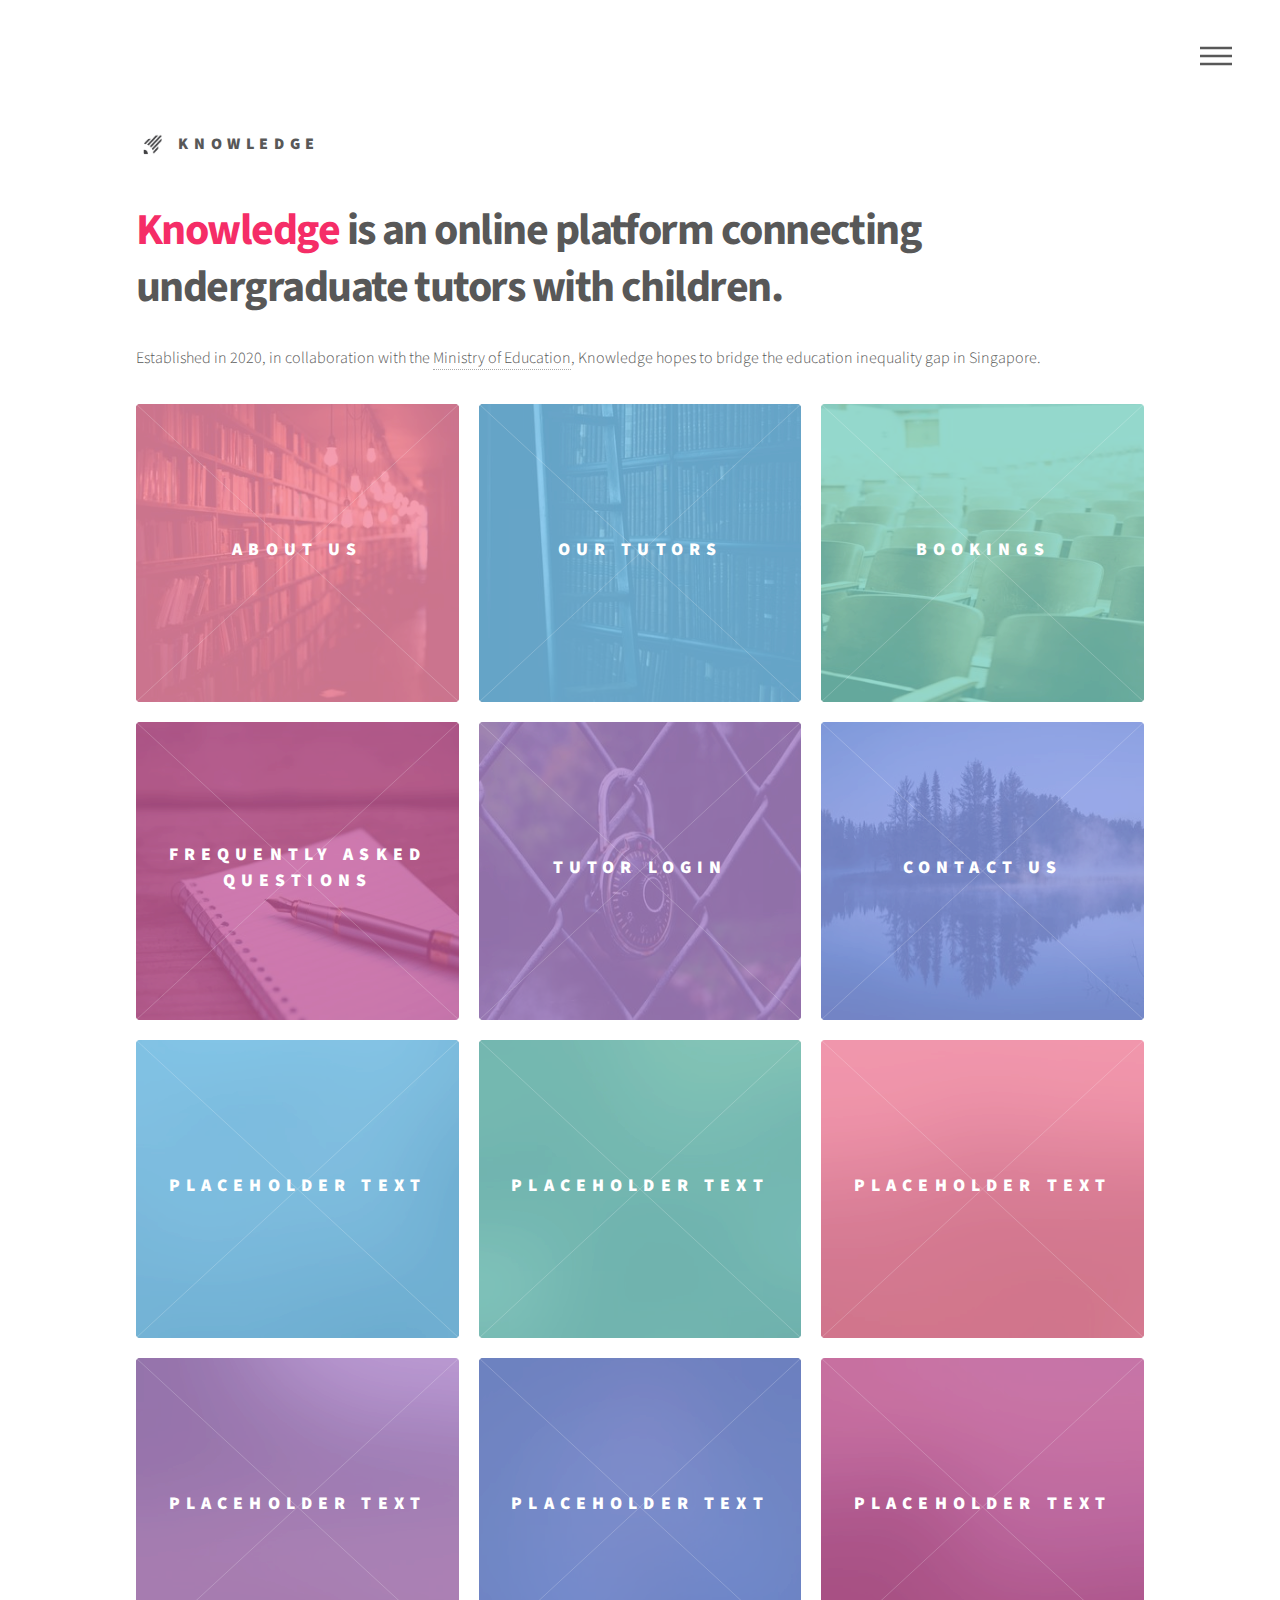
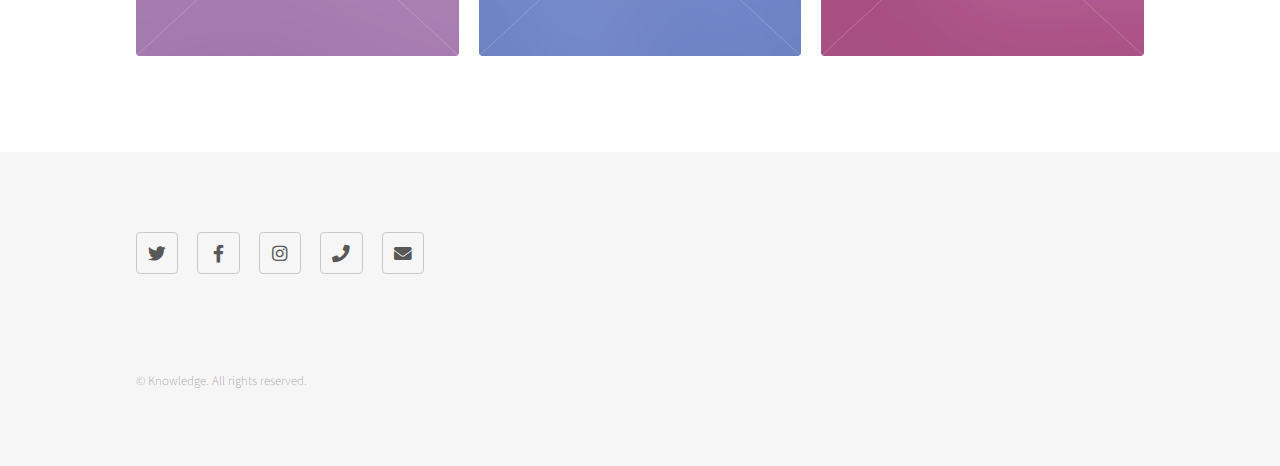
==== index.html @ 6f69b443 "Update index.html" ====
<!DOCTYPE HTML>
<html>
	<head>
		<title>Knowledge</title>
		<meta charset="utf-8" />
		<meta name="viewport" content="width=device-width, initial-scale=1, user-scalable=no" />
		<link rel="stylesheet" href="assets/css/main.css" />
		<noscript><link rel="stylesheet" href="assets/css/noscript.css" /></noscript>
	</head>
	<body class="is-preload">
		<!-- Wrapper -->
			<div id="wrapper">

				<!-- Header -->
					<header id="header">
						<div class="inner">

							<!-- Logo -->
								<a href="index.html" class="logo">
									<span class="symbol"><img src="images/logo.jpg" alt="" /></span><span class="title">Knowledge</span>
								</a>

							<!-- Nav -->
								<nav>
									<ul>
										<li><a href="#menu">Menu</a></li>
									</ul>
								</nav>

						</div>
					</header>

				<!-- Menu -->
					<nav id="menu">
						<h2>Menu</h2>
						<ul>
							<li><a href="index.html">Home</a></li>
							<li><a href="generic.html">About</a></li>
							<li><a href="generic3.html">Our Tutors</a></li>
							<li><a href="https://bit.ly/tutorbookingform">Bookings</a></li>
							<li><a href="FAQ.html">Frequently Asked Questions</a></li>
							<li><a href="https://www.bit.ly/NM1101E">Tutor Login</a></li>
							<li><a href="https://bit.ly/NM1101">Contact Us</a></li>
						</ul>
					</nav>

				<!-- Main -->
					<div id="main">
						<div class="inner">
							<header>
								<h1><font color=#F52D67>Knowledge</font color> is an online platform connecting
								undergraduate tutors with children.</h1>
								<p>Established in 2020, in collaboration with the <a href='https://www.moe.gov.sg'>Ministry of Education</a>, Knowledge hopes to bridge the education inequality gap in Singapore. </p>
							</header>
							<section class="tiles">
								<article class="style1">
									<span class="image">
										<img src="images/pic01.jpg" alt="" />
									</span>
									<a href="generic.html">
										<h2>About Us</h2>
										<div class="content">
											<p>Find out about our history and how we started this platform!</p>
										</div>
									</a>
								</article>
								<article class="style2">
									<span class="image">
										<img src="images/pic02.jpg" alt=""/>
									</span>
									<a href="generic3.html">
										<h2>Our Tutors</h2>
										<div class="content">
											<p>Browse through our lists of tutors and the corresponding subjects they teach!</p>
										</div>
									</a>
								</article>
								<article class="style3">
									<span class="image">
										<img src="images/pic03.jpg" alt="" />
									</span>
									<a href="https://bit.ly/tutorbookingform">
										<h2>Bookings</h2>
										<div class="content">
											<p>You can make and modify your bookings on this page!</p>
										</div>
									</a>
								</article>
								<article class="style4">
									<span class="image">
										<img src="images/pic04.jpg" alt="" />
									</span>
									<a href="FAQ.html">
										<h2>Frequently Asked Questions</h2>
										<div class="content">
											<p>We'll try to answer any possible queries you may have!</p>
										</div>
									</a>
								</article>
								<article class="style5">
									<span class="image">
										<img src="images/pic05.jpg" alt="" />
									</span>
									<a href="https://www.bit.ly/NM1101E">
										<h2>Tutor Login</h2>
										<div class="content">
											<p>For our tutors to manage their booking schedule!</p>
										</div>
									</a>
								</article>
								<article class="style6">
									<span class="image">
										<img src="images/pic06.jpg" alt="" />
									</span>
									<a href="https://bit.ly/NM1101">
										<h2>Contact Us</h2>
										<div class="content">
											<p>Can't find what you're looking for? Feel free to contact us!</p>
										</div>
									</a>
								</article>
								<article class="style2">
									<span class="image">
										<img src="images/pic07.jpg" alt="" />
									</span>
									<a href="generic.html">
										<h2>Placeholder Text</h2>
										<div class="content">
											<p>Sed nisl arcu euismod sit amet nisi lorem etiam dolor veroeros et feugiat.</p>
										</div>
									</a>
								</article>
								<article class="style3">
									<span class="image">
										<img src="images/pic08.jpg" alt="" />
									</span>
									<a href="generic.html">
										<h2>Placeholder Text</h2>
										<div class="content">
											<p>Sed nisl arcu euismod sit amet nisi lorem etiam dolor veroeros et feugiat.</p>
										</div>
									</a>
								</article>
								<article class="style1">
									<span class="image">
										<img src="images/pic09.jpg" alt="" />
									</span>
									<a href="generic.html">
										<h2>Placeholder Text</h2>
										<div class="content">
											<p>Sed nisl arcu euismod sit amet nisi lorem etiam dolor veroeros et feugiat.</p>
										</div>
									</a>
								</article>
								<article class="style5">
									<span class="image">
										<img src="images/pic10.jpg" alt="" />
									</span>
									<a href="generic.html">
										<h2>Placeholder Text</h2>
										<div class="content">
											<p>Sed nisl arcu euismod sit amet nisi lorem etiam dolor veroeros et feugiat.</p>
										</div>
									</a>
								</article>
								<article class="style6">
									<span class="image">
										<img src="images/pic11.jpg" alt="" />
									</span>
									<a href="generic.html">
										<h2>Placeholder Text</h2>
										<div class="content">
											<p>Sed nisl arcu euismod sit amet nisi lorem etiam dolor veroeros et feugiat.</p>
										</div>
									</a>
								</article>
								<article class="style4">
									<span class="image">
										<img src="images/pic12.jpg" alt="" />
									</span>
									<a href="generic.html">
										<h2>Placeholder Text</h2>
										<div class="content">
											<p>Sed nisl arcu euismod sit amet nisi lorem etiam dolor veroeros et feugiat.</p>
										</div>
									</a>
								</article>
							</section>
						</div>
					</div>

				<!-- Footer -->
					<footer id="footer">
						<div class="inner">
								<ul class="icons">
									<li><a href="#" class="icon brands style2 fa-twitter"><span class="label">Twitter</span></a></li>
									<li><a href="#" class="icon brands style2 fa-facebook-f"><span class="label">Facebook</span></a></li>
									<li><a href="#" class="icon brands style2 fa-instagram"><span class="label">Instagram</span></a></li>
									<li><a href="#" class="icon solid style2 fa-phone"><span class="label">Phone</span></a></li>
									<li><a href="#" class="icon solid style2 fa-envelope"><span class="label">Email</span></a></li>		
							</ul>
							
							</section>
							<ul class="copyright">
								<li>&copy; Knowledge. All rights reserved.</li><li></a></li>
							</ul>
						</div>
					</footer>

			</div>

		<!-- Scripts -->
			<script src="assets/js/jquery.min.js"></script>
			<script src="assets/js/browser.min.js"></script>
			<script src="assets/js/breakpoints.min.js"></script>
			<script src="assets/js/util.js"></script>
			<script src="assets/js/main.js"></script>

	</body>
</html>
---- assets/css/main.css ----
@import url(fontawesome-all.min.css);
@import url("https://fonts.googleapis.com/css?family=Source+Sans+Pro:300,700,900");

/*
*/

html, body, div, span, applet, object,
iframe, h1, h2, h3, h4, h5, h6, p, blockquote,
pre, a, abbr, acronym, address, big, cite,
code, del, dfn, em, img, ins, kbd, q, s, samp,
small, strike, strong, sub, sup, tt, var, b,
u, i, center, dl, dt, dd, ol, ul, li, fieldset,
form, label, legend, table, caption, tbody,
tfoot, thead, tr, th, td, article, aside,
canvas, details, embed, figure, figcaption,
footer, header, hgroup, menu, nav, output, ruby,
section, summary, time, mark, audio, video {
	margin: 0;
	padding: 0;
	border: 0;
	font-size: 100%;
	font: inherit;
	vertical-align: baseline;}

article, aside, details, figcaption, figure,
footer, header, hgroup, menu, nav, section {
	display: block;}

body {
	line-height: 1;
}

ol, ul {
	list-style: none;
}

blockquote, q {
	quotes: none;
}

	blockquote:before, blockquote:after, q:before, q:after {
		content: '';
		content: none;
	}

table {
	border-collapse: collapse;
	border-spacing: 0;
}

body {
	-webkit-text-size-adjust: none;
}

mark {
	background-color: transparent;
	color: inherit;
}

input::-moz-focus-inner {
	border: 0;
	padding: 0;
}

input, select, textarea {
	-moz-appearance: none;
	-webkit-appearance: none;
	-ms-appearance: none;
	appearance: none;
}

/* Basic */

	@-ms-viewport {
		width: device-width;
	}

	body {
		-ms-overflow-style: scrollbar;
	}

	@media screen and (max-width: 480px) {

		html, body {
			min-width: 320px;
		}

	}

	html {
		box-sizing: border-box;
	}

	*, *:before, *:after {
		box-sizing: inherit;
	}

	body {
		background: #ffffff;
	}

		body.is-preload *, body.is-preload *:before, body.is-preload *:after {
			-moz-animation: none !important;
			-webkit-animation: none !important;
			-ms-animation: none !important;
			animation: none !important;
			-moz-transition: none !important;
			-webkit-transition: none !important;
			-ms-transition: none !important;
			transition: none !important;
		}

/* Type */

	body, input, select, textarea {
		color: #585858;
		font-family: "Source Sans Pro", Helvetica, sans-serif;
		font-size: 16pt;
		font-weight: 300;
		line-height: 1.75;
	}

		@media screen and (max-width: 1680px) {

			body, input, select, textarea {
				font-size: 14pt;
			}

		}

		@media screen and (max-width: 1280px) {

			body, input, select, textarea {
				font-size: 12pt;
			}

		}

	a {
		-moz-transition: border-bottom-color 0.2s ease, color 0.2s ease;
		-webkit-transition: border-bottom-color 0.2s ease, color 0.2s ease;
		-ms-transition: border-bottom-color 0.2s ease, color 0.2s ease;
		transition: border-bottom-color 0.2s ease, color 0.2s ease;
		text-decoration: none;
		color: #585858;
		border-bottom: dotted 1px rgba(88, 88, 88, 0.5);
	}

		a:hover {
			border-bottom-color: transparent;
			color: #f2849e !important;
		}

	strong, b {
		font-weight: 900;
	}

	em, i {
		font-style: italic;
	}

	p {
		margin: 0 0 2em 0;
	}

	h1 {
		font-size: 2.75em;
		font-weight: 700;
		line-height: 1.3;
		margin: 0 0 1em 0;
		letter-spacing: -0.035em;
	}

		h1 a {
			color: inherit;
		}

		@media screen and (max-width: 736px) {

			h1 {
				font-size: 2em;
				margin: 0 0 1em 0;
			}

		}

		@media screen and (max-width: 360px) {

			h1 {
				font-size: 1.75em;
			}

		}

	h2, h3, h4, h5, h6 {
		font-weight: 900;
		line-height: 1.5;
		margin: 0 0 2em 0;
		text-transform: uppercase;
		letter-spacing: 0.35em;
	}

		h2 a, h3 a, h4 a, h5 a, h6 a {
			color: inherit;
		}

	h2 {
		font-size: 1.1em;
	}

	h3 {
		font-size: 1em;
	}

	h4 {
		font-size: 0.8em;
	}

	h5 {
		font-size: 0.8em;
	}

	h6 {
		font-size: 0.8em;
	}

	@media screen and (max-width: 980px) {

		h1 br, h2 br, h3 br, h4 br, h5 br, h6 br {
			display: none;
		}

	}

	@media screen and (max-width: 736px) {

		h2 {
			font-size: 1em;
		}

		h3 {
			font-size: 0.8em;
		}

	}

	sub {
		font-size: 0.8em;
		position: relative;
		top: 0.5em;
	}

	sup {
		font-size: 0.8em;
		position: relative;
		top: -0.5em;
	}

	blockquote {
		border-left: solid 4px #c9c9c9;
		font-style: italic;
		margin: 0 0 2em 0;
		padding: 0.5em 0 0.5em 2em;
	}

	code {
		background: rgba(144, 144, 144, 0.075);
		border-radius: 4px;
		border: solid 1px #c9c9c9;
		font-family: "Courier New", monospace;
		font-size: 0.9em;
		margin: 0 0.25em;
		padding: 0.25em 0.65em;
	}

	pre {
		-webkit-overflow-scrolling: touch;
		font-family: "Courier New", monospace;
		font-size: 0.9em;
		margin: 0 0 2em 0;
	}

		pre code {
			display: block;
			line-height: 1.75;
			padding: 1em 1.5em;
			overflow-x: auto;
		}

	hr {
		border: 0;
		border-bottom: solid 1px #c9c9c9;
		margin: 2em 0;
	}

		hr.major {
			margin: 3em 0;
		}

	.align-left {
		text-align: left;
	}

	.align-center {
		text-align: center;
	}

	.align-right {
		text-align: right;
	}

/* Row */

	.row {
		display: flex;
		flex-wrap: wrap;
		box-sizing: border-box;
		align-items: stretch;
	}

		.row > * {
			box-sizing: border-box;
		}

		.row.gtr-uniform > * > :last-child {
			margin-bottom: 0;
		}

		.row.aln-left {
			justify-content: flex-start;
		}

		.row.aln-center {
			justify-content: center;
		}

		.row.aln-right {
			justify-content: flex-end;
		}

		.row.aln-top {
			align-items: flex-start;
		}

		.row.aln-middle {
			align-items: center;
		}

		.row.aln-bottom {
			align-items: flex-end;
		}

		.row > .imp {
			order: -1;
		}

		.row > .col-1 {
			width: 8.33333%;
		}

		.row > .off-1 {
			margin-left: 8.33333%;
		}

		.row > .col-2 {
			width: 16.66667%;
		}

		.row > .off-2 {
			margin-left: 16.66667%;
		}

		.row > .col-3 {
			width: 25%;
		}

		.row > .off-3 {
			margin-left: 25%;
		}

		.row > .col-4 {
			width: 33.33333%;
		}

		.row > .off-4 {
			margin-left: 33.33333%;
		}

		.row > .col-5 {
			width: 41.66667%;
		}

		.row > .off-5 {
			margin-left: 41.66667%;
		}

		.row > .col-6 {
			width: 50%;
		}

		.row > .off-6 {
			margin-left: 50%;
		}

		.row > .col-7 {
			width: 58.33333%;
		}

		.row > .off-7 {
			margin-left: 58.33333%;
		}

		.row > .col-8 {
			width: 66.66667%;
		}

		.row > .off-8 {
			margin-left: 66.66667%;
		}

		.row > .col-9 {
			width: 75%;
		}

		.row > .off-9 {
			margin-left: 75%;
		}

		.row > .col-10 {
			width: 83.33333%;
		}

		.row > .off-10 {
			margin-left: 83.33333%;
		}

		.row > .col-11 {
			width: 91.66667%;
		}

		.row > .off-11 {
			margin-left: 91.66667%;
		}

		.row > .col-12 {
			width: 100%;
		}

		.row > .off-12 {
			margin-left: 100%;
		}

		.row.gtr-0 {
			margin-top: 0;
			margin-left: 0em;
		}

			.row.gtr-0 > * {
				padding: 0 0 0 0em;
			}

			.row.gtr-0.gtr-uniform {
				margin-top: 0em;
			}

				.row.gtr-0.gtr-uniform > * {
					padding-top: 0em;
				}

		.row.gtr-25 {
			margin-top: 0;
			margin-left: -0.5em;
		}

			.row.gtr-25 > * {
				padding: 0 0 0 0.5em;
			}

			.row.gtr-25.gtr-uniform {
				margin-top: -0.5em;
			}

				.row.gtr-25.gtr-uniform > * {
					padding-top: 0.5em;
				}

		.row.gtr-50 {
			margin-top: 0;
			margin-left: -1em;
		}

			.row.gtr-50 > * {
				padding: 0 0 0 1em;
			}

			.row.gtr-50.gtr-uniform {
				margin-top: -1em;
			}

				.row.gtr-50.gtr-uniform > * {
					padding-top: 1em;
				}

		.row {
			margin-top: 0;
			margin-left: -2em;
		}

			.row > * {
				padding: 0 0 0 2em;
			}

			.row.gtr-uniform {
				margin-top: -2em;
			}

				.row.gtr-uniform > * {
					padding-top: 2em;
				}

		.row.gtr-150 {
			margin-top: 0;
			margin-left: -3em;
		}

			.row.gtr-150 > * {
				padding: 0 0 0 3em;
			}

			.row.gtr-150.gtr-uniform {
				margin-top: -3em;
			}

				.row.gtr-150.gtr-uniform > * {
					padding-top: 3em;
				}

		.row.gtr-200 {
			margin-top: 0;
			margin-left: -4em;
		}

			.row.gtr-200 > * {
				padding: 0 0 0 4em;
			}

			.row.gtr-200.gtr-uniform {
				margin-top: -4em;
			}

				.row.gtr-200.gtr-uniform > * {
					padding-top: 4em;
				}

		@media screen and (max-width: 1680px) {

			.row {
				display: flex;
				flex-wrap: wrap;
				box-sizing: border-box;
				align-items: stretch;
			}

				.row > * {
					box-sizing: border-box;
				}

				.row.gtr-uniform > * > :last-child {
					margin-bottom: 0;
				}

				.row.aln-left {
					justify-content: flex-start;
				}

				.row.aln-center {
					justify-content: center;
				}

				.row.aln-right {
					justify-content: flex-end;
				}

				.row.aln-top {
					align-items: flex-start;
				}

				.row.aln-middle {
					align-items: center;
				}

				.row.aln-bottom {
					align-items: flex-end;
				}

				.row > .imp-xlarge {
					order: -1;
				}

				.row > .col-1-xlarge {
					width: 8.33333%;
				}

				.row > .off-1-xlarge {
					margin-left: 8.33333%;
				}

				.row > .col-2-xlarge {
					width: 16.66667%;
				}

				.row > .off-2-xlarge {
					margin-left: 16.66667%;
				}

				.row > .col-3-xlarge {
					width: 25%;
				}

				.row > .off-3-xlarge {
					margin-left: 25%;
				}

				.row > .col-4-xlarge {
					width: 33.33333%;
				}

				.row > .off-4-xlarge {
					margin-left: 33.33333%;
				}

				.row > .col-5-xlarge {
					width: 41.66667%;
				}

				.row > .off-5-xlarge {
					margin-left: 41.66667%;
				}

				.row > .col-6-xlarge {
					width: 50%;
				}

				.row > .off-6-xlarge {
					margin-left: 50%;
				}

				.row > .col-7-xlarge {
					width: 58.33333%;
				}

				.row > .off-7-xlarge {
					margin-left: 58.33333%;
				}

				.row > .col-8-xlarge {
					width: 66.66667%;
				}

				.row > .off-8-xlarge {
					margin-left: 66.66667%;
				}

				.row > .col-9-xlarge {
					width: 75%;
				}

				.row > .off-9-xlarge {
					margin-left: 75%;
				}

				.row > .col-10-xlarge {
					width: 83.33333%;
				}

				.row > .off-10-xlarge {
					margin-left: 83.33333%;
				}

				.row > .col-11-xlarge {
					width: 91.66667%;
				}

				.row > .off-11-xlarge {
					margin-left: 91.66667%;
				}

				.row > .col-12-xlarge {
					width: 100%;
				}

				.row > .off-12-xlarge {
					margin-left: 100%;
				}

				.row.gtr-0 {
					margin-top: 0;
					margin-left: 0em;
				}

					.row.gtr-0 > * {
						padding: 0 0 0 0em;
					}

					.row.gtr-0.gtr-uniform {
						margin-top: 0em;
					}

						.row.gtr-0.gtr-uniform > * {
							padding-top: 0em;
						}

				.row.gtr-25 {
					margin-top: 0;
					margin-left: -0.5em;
				}

					.row.gtr-25 > * {
						padding: 0 0 0 0.5em;
					}

					.row.gtr-25.gtr-uniform {
						margin-top: -0.5em;
					}

						.row.gtr-25.gtr-uniform > * {
							padding-top: 0.5em;
						}

				.row.gtr-50 {
					margin-top: 0;
					margin-left: -1em;
				}

					.row.gtr-50 > * {
						padding: 0 0 0 1em;
					}

					.row.gtr-50.gtr-uniform {
						margin-top: -1em;
					}

						.row.gtr-50.gtr-uniform > * {
							padding-top: 1em;
						}

				.row {
					margin-top: 0;
					margin-left: -2em;
				}

					.row > * {
						padding: 0 0 0 2em;
					}

					.row.gtr-uniform {
						margin-top: -2em;
					}

						.row.gtr-uniform > * {
							padding-top: 2em;
						}

				.row.gtr-150 {
					margin-top: 0;
					margin-left: -3em;
				}

					.row.gtr-150 > * {
						padding: 0 0 0 3em;
					}

					.row.gtr-150.gtr-uniform {
						margin-top: -3em;
					}

						.row.gtr-150.gtr-uniform > * {
							padding-top: 3em;
						}

				.row.gtr-200 {
					margin-top: 0;
					margin-left: -4em;
				}

					.row.gtr-200 > * {
						padding: 0 0 0 4em;
					}

					.row.gtr-200.gtr-uniform {
						margin-top: -4em;
					}

						.row.gtr-200.gtr-uniform > * {
							padding-top: 4em;
						}

		}

		@media screen and (max-width: 1280px) {

			.row {
				display: flex;
				flex-wrap: wrap;
				box-sizing: border-box;
				align-items: stretch;
			}

				.row > * {
					box-sizing: border-box;
				}

				.row.gtr-uniform > * > :last-child {
					margin-bottom: 0;
				}

				.row.aln-left {
					justify-content: flex-start;
				}

				.row.aln-center {
					justify-content: center;
				}

				.row.aln-right {
					justify-content: flex-end;
				}

				.row.aln-top {
					align-items: flex-start;
				}

				.row.aln-middle {
					align-items: center;
				}

				.row.aln-bottom {
					align-items: flex-end;
				}

				.row > .imp-large {
					order: -1;
				}

				.row > .col-1-large {
					width: 8.33333%;
				}

				.row > .off-1-large {
					margin-left: 8.33333%;
				}

				.row > .col-2-large {
					width: 16.66667%;
				}

				.row > .off-2-large {
					margin-left: 16.66667%;
				}

				.row > .col-3-large {
					width: 25%;
				}

				.row > .off-3-large {
					margin-left: 25%;
				}

				.row > .col-4-large {
					width: 33.33333%;
				}

				.row > .off-4-large {
					margin-left: 33.33333%;
				}

				.row > .col-5-large {
					width: 41.66667%;
				}

				.row > .off-5-large {
					margin-left: 41.66667%;
				}

				.row > .col-6-large {
					width: 50%;
				}

				.row > .off-6-large {
					margin-left: 50%;
				}

				.row > .col-7-large {
					width: 58.33333%;
				}

				.row > .off-7-large {
					margin-left: 58.33333%;
				}

				.row > .col-8-large {
					width: 66.66667%;
				}

				.row > .off-8-large {
					margin-left: 66.66667%;
				}

				.row > .col-9-large {
					width: 75%;
				}

				.row > .off-9-large {
					margin-left: 75%;
				}

				.row > .col-10-large {
					width: 83.33333%;
				}

				.row > .off-10-large {
					margin-left: 83.33333%;
				}

				.row > .col-11-large {
					width: 91.66667%;
				}

				.row > .off-11-large {
					margin-left: 91.66667%;
				}

				.row > .col-12-large {
					width: 100%;
				}

				.row > .off-12-large {
					margin-left: 100%;
				}

				.row.gtr-0 {
					margin-top: 0;
					margin-left: 0em;
				}

					.row.gtr-0 > * {
						padding: 0 0 0 0em;
					}

					.row.gtr-0.gtr-uniform {
						margin-top: 0em;
					}

						.row.gtr-0.gtr-uniform > * {
							padding-top: 0em;
						}

				.row.gtr-25 {
					margin-top: 0;
					margin-left: -0.5em;
				}

					.row.gtr-25 > * {
						padding: 0 0 0 0.5em;
					}

					.row.gtr-25.gtr-uniform {
						margin-top: -0.5em;
					}

						.row.gtr-25.gtr-uniform > * {
							padding-top: 0.5em;
						}

				.row.gtr-50 {
					margin-top: 0;
					margin-left: -1em;
				}

					.row.gtr-50 > * {
						padding: 0 0 0 1em;
					}

					.row.gtr-50.gtr-uniform {
						margin-top: -1em;
					}

						.row.gtr-50.gtr-uniform > * {
							padding-top: 1em;
						}

				.row {
					margin-top: 0;
					margin-left: -2em;
				}

					.row > * {
						padding: 0 0 0 2em;
					}

					.row.gtr-uniform {
						margin-top: -2em;
					}

						.row.gtr-uniform > * {
							padding-top: 2em;
						}

				.row.gtr-150 {
					margin-top: 0;
					margin-left: -3em;
				}

					.row.gtr-150 > * {
						padding: 0 0 0 3em;
					}

					.row.gtr-150.gtr-uniform {
						margin-top: -3em;
					}

						.row.gtr-150.gtr-uniform > * {
							padding-top: 3em;
						}

				.row.gtr-200 {
					margin-top: 0;
					margin-left: -4em;
				}

					.row.gtr-200 > * {
						padding: 0 0 0 4em;
					}

					.row.gtr-200.gtr-uniform {
						margin-top: -4em;
					}

						.row.gtr-200.gtr-uniform > * {
							padding-top: 4em;
						}

		}

		@media screen and (max-width: 980px) {

			.row {
				display: flex;
				flex-wrap: wrap;
				box-sizing: border-box;
				align-items: stretch;
			}

				.row > * {
					box-sizing: border-box;
				}

				.row.gtr-uniform > * > :last-child {
					margin-bottom: 0;
				}

				.row.aln-left {
					justify-content: flex-start;
				}

				.row.aln-center {
					justify-content: center;
				}

				.row.aln-right {
					justify-content: flex-end;
				}

				.row.aln-top {
					align-items: flex-start;
				}

				.row.aln-middle {
					align-items: center;
				}

				.row.aln-bottom {
					align-items: flex-end;
				}

				.row > .imp-medium {
					order: -1;
				}

				.row > .col-1-medium {
					width: 8.33333%;
				}

				.row > .off-1-medium {
					margin-left: 8.33333%;
				}

				.row > .col-2-medium {
					width: 16.66667%;
				}

				.row > .off-2-medium {
					margin-left: 16.66667%;
				}

				.row > .col-3-medium {
					width: 25%;
				}

				.row > .off-3-medium {
					margin-left: 25%;
				}

				.row > .col-4-medium {
					width: 33.33333%;
				}

				.row > .off-4-medium {
					margin-left: 33.33333%;
				}

				.row > .col-5-medium {
					width: 41.66667%;
				}

				.row > .off-5-medium {
					margin-left: 41.66667%;
				}

				.row > .col-6-medium {
					width: 50%;
				}

				.row > .off-6-medium {
					margin-left: 50%;
				}

				.row > .col-7-medium {
					width: 58.33333%;
				}

				.row > .off-7-medium {
					margin-left: 58.33333%;
				}

				.row > .col-8-medium {
					width: 66.66667%;
				}

				.row > .off-8-medium {
					margin-left: 66.66667%;
				}

				.row > .col-9-medium {
					width: 75%;
				}

				.row > .off-9-medium {
					margin-left: 75%;
				}

				.row > .col-10-medium {
					width: 83.33333%;
				}

				.row > .off-10-medium {
					margin-left: 83.33333%;
				}

				.row > .col-11-medium {
					width: 91.66667%;
				}

				.row > .off-11-medium {
					margin-left: 91.66667%;
				}

				.row > .col-12-medium {
					width: 100%;
				}

				.row > .off-12-medium {
					margin-left: 100%;
				}

				.row.gtr-0 {
					margin-top: 0;
					margin-left: 0em;
				}

					.row.gtr-0 > * {
						padding: 0 0 0 0em;
					}

					.row.gtr-0.gtr-uniform {
						margin-top: 0em;
					}

						.row.gtr-0.gtr-uniform > * {
							padding-top: 0em;
						}

				.row.gtr-25 {
					margin-top: 0;
					margin-left: -0.375em;
				}

					.row.gtr-25 > * {
						padding: 0 0 0 0.375em;
					}

					.row.gtr-25.gtr-uniform {
						margin-top: -0.375em;
					}

						.row.gtr-25.gtr-uniform > * {
							padding-top: 0.375em;
						}

				.row.gtr-50 {
					margin-top: 0;
					margin-left: -0.75em;
				}

					.row.gtr-50 > * {
						padding: 0 0 0 0.75em;
					}

					.row.gtr-50.gtr-uniform {
						margin-top: -0.75em;
					}

						.row.gtr-50.gtr-uniform > * {
							padding-top: 0.75em;
						}

				.row {
					margin-top: 0;
					margin-left: -1.5em;
				}

					.row > * {
						padding: 0 0 0 1.5em;
					}

					.row.gtr-uniform {
						margin-top: -1.5em;
					}

						.row.gtr-uniform > * {
							padding-top: 1.5em;
						}

				.row.gtr-150 {
					margin-top: 0;
					margin-left: -2.25em;
				}

					.row.gtr-150 > * {
						padding: 0 0 0 2.25em;
					}

					.row.gtr-150.gtr-uniform {
						margin-top: -2.25em;
					}

						.row.gtr-150.gtr-uniform > * {
							padding-top: 2.25em;
						}

				.row.gtr-200 {
					margin-top: 0;
					margin-left: -3em;
				}

					.row.gtr-200 > * {
						padding: 0 0 0 3em;
					}

					.row.gtr-200.gtr-uniform {
						margin-top: -3em;
					}

						.row.gtr-200.gtr-uniform > * {
							padding-top: 3em;
						}

		}

		@media screen and (max-width: 736px) {

			.row {
				display: flex;
				flex-wrap: wrap;
				box-sizing: border-box;
				align-items: stretch;
			}

				.row > * {
					box-sizing: border-box;
				}

				.row.gtr-uniform > * > :last-child {
					margin-bottom: 0;
				}

				.row.aln-left {
					justify-content: flex-start;
				}

				.row.aln-center {
					justify-content: center;
				}

				.row.aln-right {
					justify-content: flex-end;
				}

				.row.aln-top {
					align-items: flex-start;
				}

				.row.aln-middle {
					align-items: center;
				}

				.row.aln-bottom {
					align-items: flex-end;
				}

				.row > .imp-small {
					order: -1;
				}

				.row > .col-1-small {
					width: 8.33333%;
				}

				.row > .off-1-small {
					margin-left: 8.33333%;
				}

				.row > .col-2-small {
					width: 16.66667%;
				}

				.row > .off-2-small {
					margin-left: 16.66667%;
				}

				.row > .col-3-small {
					width: 25%;
				}

				.row > .off-3-small {
					margin-left: 25%;
				}

				.row > .col-4-small {
					width: 33.33333%;
				}

				.row > .off-4-small {
					margin-left: 33.33333%;
				}

				.row > .col-5-small {
					width: 41.66667%;
				}

				.row > .off-5-small {
					margin-left: 41.66667%;
				}

				.row > .col-6-small {
					width: 50%;
				}

				.row > .off-6-small {
					margin-left: 50%;
				}

				.row > .col-7-small {
					width: 58.33333%;
				}

				.row > .off-7-small {
					margin-left: 58.33333%;
				}

				.row > .col-8-small {
					width: 66.66667%;
				}

				.row > .off-8-small {
					margin-left: 66.66667%;
				}

				.row > .col-9-small {
					width: 75%;
				}

				.row > .off-9-small {
					margin-left: 75%;
				}

				.row > .col-10-small {
					width: 83.33333%;
				}

				.row > .off-10-small {
					margin-left: 83.33333%;
				}

				.row > .col-11-small {
					width: 91.66667%;
				}

				.row > .off-11-small {
					margin-left: 91.66667%;
				}

				.row > .col-12-small {
					width: 100%;
				}

				.row > .off-12-small {
					margin-left: 100%;
				}

				.row.gtr-0 {
					margin-top: 0;
					margin-left: 0em;
				}

					.row.gtr-0 > * {
						padding: 0 0 0 0em;
					}

					.row.gtr-0.gtr-uniform {
						margin-top: 0em;
					}

						.row.gtr-0.gtr-uniform > * {
							padding-top: 0em;
						}

				.row.gtr-25 {
					margin-top: 0;
					margin-left: -0.25em;
				}

					.row.gtr-25 > * {
						padding: 0 0 0 0.25em;
					}

					.row.gtr-25.gtr-uniform {
						margin-top: -0.25em;
					}

						.row.gtr-25.gtr-uniform > * {
							padding-top: 0.25em;
						}

				.row.gtr-50 {
					margin-top: 0;
					margin-left: -0.5em;
				}

					.row.gtr-50 > * {
						padding: 0 0 0 0.5em;
					}

					.row.gtr-50.gtr-uniform {
						margin-top: -0.5em;
					}

						.row.gtr-50.gtr-uniform > * {
							padding-top: 0.5em;
						}

				.row {
					margin-top: 0;
					margin-left: -1em;
				}

					.row > * {
						padding: 0 0 0 1em;
					}

					.row.gtr-uniform {
						margin-top: -1em;
					}

						.row.gtr-uniform > * {
							padding-top: 1em;
						}

				.row.gtr-150 {
					margin-top: 0;
					margin-left: -1.5em;
				}

					.row.gtr-150 > * {
						padding: 0 0 0 1.5em;
					}

					.row.gtr-150.gtr-uniform {
						margin-top: -1.5em;
					}

						.row.gtr-150.gtr-uniform > * {
							padding-top: 1.5em;
						}

				.row.gtr-200 {
					margin-top: 0;
					margin-left: -2em;
				}

					.row.gtr-200 > * {
						padding: 0 0 0 2em;
					}

					.row.gtr-200.gtr-uniform {
						margin-top: -2em;
					}

						.row.gtr-200.gtr-uniform > * {
							padding-top: 2em;
						}

		}

		@media screen and (max-width: 480px) {

			.row {
				display: flex;
				flex-wrap: wrap;
				box-sizing: border-box;
				align-items: stretch;
			}

				.row > * {
					box-sizing: border-box;
				}

				.row.gtr-uniform > * > :last-child {
					margin-bottom: 0;
				}

				.row.aln-left {
					justify-content: flex-start;
				}

				.row.aln-center {
					justify-content: center;
				}

				.row.aln-right {
					justify-content: flex-end;
				}

				.row.aln-top {
					align-items: flex-start;
				}

				.row.aln-middle {
					align-items: center;
				}

				.row.aln-bottom {
					align-items: flex-end;
				}

				.row > .imp-xsmall {
					order: -1;
				}

				.row > .col-1-xsmall {
					width: 8.33333%;
				}

				.row > .off-1-xsmall {
					margin-left: 8.33333%;
				}

				.row > .col-2-xsmall {
					width: 16.66667%;
				}

				.row > .off-2-xsmall {
					margin-left: 16.66667%;
				}

				.row > .col-3-xsmall {
					width: 25%;
				}

				.row > .off-3-xsmall {
					margin-left: 25%;
				}

				.row > .col-4-xsmall {
					width: 33.33333%;
				}

				.row > .off-4-xsmall {
					margin-left: 33.33333%;
				}

				.row > .col-5-xsmall {
					width: 41.66667%;
				}

				.row > .off-5-xsmall {
					margin-left: 41.66667%;
				}

				.row > .col-6-xsmall {
					width: 50%;
				}

				.row > .off-6-xsmall {
					margin-left: 50%;
				}

				.row > .col-7-xsmall {
					width: 58.33333%;
				}

				.row > .off-7-xsmall {
					margin-left: 58.33333%;
				}

				.row > .col-8-xsmall {
					width: 66.66667%;
				}

				.row > .off-8-xsmall {
					margin-left: 66.66667%;
				}

				.row > .col-9-xsmall {
					width: 75%;
				}

				.row > .off-9-xsmall {
					margin-left: 75%;
				}

				.row > .col-10-xsmall {
					width: 83.33333%;
				}

				.row > .off-10-xsmall {
					margin-left: 83.33333%;
				}

				.row > .col-11-xsmall {
					width: 91.66667%;
				}

				.row > .off-11-xsmall {
					margin-left: 91.66667%;
				}

				.row > .col-12-xsmall {
					width: 100%;
				}

				.row > .off-12-xsmall {
					margin-left: 100%;
				}

				.row.gtr-0 {
					margin-top: 0;
					margin-left: 0em;
				}

					.row.gtr-0 > * {
						padding: 0 0 0 0em;
					}

					.row.gtr-0.gtr-uniform {
						margin-top: 0em;
					}

						.row.gtr-0.gtr-uniform > * {
							padding-top: 0em;
						}

				.row.gtr-25 {
					margin-top: 0;
					margin-left: -0.25em;
				}

					.row.gtr-25 > * {
						padding: 0 0 0 0.25em;
					}

					.row.gtr-25.gtr-uniform {
						margin-top: -0.25em;
					}

						.row.gtr-25.gtr-uniform > * {
							padding-top: 0.25em;
						}

				.row.gtr-50 {
					margin-top: 0;
					margin-left: -0.5em;
				}

					.row.gtr-50 > * {
						padding: 0 0 0 0.5em;
					}

					.row.gtr-50.gtr-uniform {
						margin-top: -0.5em;
					}

						.row.gtr-50.gtr-uniform > * {
							padding-top: 0.5em;
						}

				.row {
					margin-top: 0;
					margin-left: -1em;
				}

					.row > * {
						padding: 0 0 0 1em;
					}

					.row.gtr-uniform {
						margin-top: -1em;
					}

						.row.gtr-uniform > * {
							padding-top: 1em;
						}

				.row.gtr-150 {
					margin-top: 0;
					margin-left: -1.5em;
				}

					.row.gtr-150 > * {
						padding: 0 0 0 1.5em;
					}

					.row.gtr-150.gtr-uniform {
						margin-top: -1.5em;
					}

						.row.gtr-150.gtr-uniform > * {
							padding-top: 1.5em;
						}

				.row.gtr-200 {
					margin-top: 0;
					margin-left: -2em;
				}

					.row.gtr-200 > * {
						padding: 0 0 0 2em;
					}

					.row.gtr-200.gtr-uniform {
						margin-top: -2em;
					}

						.row.gtr-200.gtr-uniform > * {
							padding-top: 2em;
						}

		}

/* Section/Article */

	section.special, article.special {
		text-align: center;
	}

	header p {
		margin-top: -1em;
	}

	@media screen and (max-width: 736px) {

		header p {
			margin-top: 0;
		}

	}

/* Icon */

	.icon {
		text-decoration: none;
		border-bottom: none;
		position: relative;
	}

		.icon:before {
			-moz-osx-font-smoothing: grayscale;
			-webkit-font-smoothing: antialiased;
			display: inline-block;
			font-style: normal;
			font-variant: normal;
			text-rendering: auto;
			line-height: 1;
			text-transform: none !important;
			font-family: 'Font Awesome 5 Free';
			font-weight: 400;
		}

		.icon > .label {
			display: none;
		}

		.icon:before {
			line-height: inherit;
		}

		.icon.solid:before {
			font-weight: 900;
		}

		.icon.brands:before {
			font-family: 'Font Awesome 5 Brands';
		}

		.icon.style2 {
			-moz-transition: background-color 0.2s ease-in-out, color 0.2s ease-in-out, border-color 0.2s ease-in-out;
			-webkit-transition: background-color 0.2s ease-in-out, color 0.2s ease-in-out, border-color 0.2s ease-in-out;
			-ms-transition: background-color 0.2s ease-in-out, color 0.2s ease-in-out, border-color 0.2s ease-in-out;
			transition: background-color 0.2s ease-in-out, color 0.2s ease-in-out, border-color 0.2s ease-in-out;
			background-color: transparent;
			border: solid 1px #c9c9c9;
			border-radius: 4px;
			width: 2.65em;
			height: 2.65em;
			display: inline-block;
			text-align: center;
			line-height: 2.65em;
			color: inherit;
		}

			.icon.style2:before {
				font-size: 1.1em;
			}

			.icon.style2:hover {
				color: #f2849e;
				border-color: #f2849e;
			}

			.icon.style2:active {
				background-color: rgba(242, 132, 158, 0.1);
			}

/* List */

	ol {
		list-style: decimal;
		margin: 0 0 2em 0;
		padding-left: 1.25em;
	}

		ol li {
			padding-left: 0.25em;
		}

	ul {
		list-style: disc;
		margin: 0 0 2em 0;
		padding-left: 1em;
	}

		ul li {
			padding-left: 0.5em;
		}

		ul.alt {
			list-style: none;
			padding-left: 0;
		}

			ul.alt li {
				border-top: solid 1px #c9c9c9;
				padding: 0.5em 0;
			}

				ul.alt li:first-child {
					border-top: 0;
					padding-top: 0;
				}

	dl {
		margin: 0 0 2em 0;
	}

		dl dt {
			display: block;
			font-weight: 900;
			margin: 0 0 1em 0;
		}

		dl dd {
			margin-left: 2em;
		}

/* Actions */

	ul.actions {
		display: -moz-flex;
		display: -webkit-flex;
		display: -ms-flex;
		display: flex;
		cursor: default;
		list-style: none;
		margin-left: -1em;
		padding-left: 0;
	}

		ul.actions li {
			padding: 0 0 0 1em;
			vertical-align: middle;
		}

		ul.actions.special {
			-moz-justify-content: center;
			-webkit-justify-content: center;
			-ms-justify-content: center;
			justify-content: center;
			width: 100%;
			margin-left: 0;
		}

			ul.actions.special li:first-child {
				padding-left: 0;
			}

		ul.actions.stacked {
			-moz-flex-direction: column;
			-webkit-flex-direction: column;
			-ms-flex-direction: column;
			flex-direction: column;
			margin-left: 0;
		}

			ul.actions.stacked li {
				padding: 1.3em 0 0 0;
			}

				ul.actions.stacked li:first-child {
					padding-top: 0;
				}

		ul.actions.fit {
			width: calc(100% + 1em);
		}

			ul.actions.fit li {
				-moz-flex-grow: 1;
				-webkit-flex-grow: 1;
				-ms-flex-grow: 1;
				flex-grow: 1;
				-moz-flex-shrink: 1;
				-webkit-flex-shrink: 1;
				-ms-flex-shrink: 1;
				flex-shrink: 1;
				width: 100%;
			}

				ul.actions.fit li > * {
					width: 100%;
				}

			ul.actions.fit.stacked {
				width: 100%;
			}

		@media screen and (max-width: 480px) {

			ul.actions:not(.fixed) {
				-moz-flex-direction: column;
				-webkit-flex-direction: column;
				-ms-flex-direction: column;
				flex-direction: column;
				margin-left: 0;
				width: 100% !important;
			}

				ul.actions:not(.fixed) li {
					-moz-flex-grow: 1;
					-webkit-flex-grow: 1;
					-ms-flex-grow: 1;
					flex-grow: 1;
					-moz-flex-shrink: 1;
					-webkit-flex-shrink: 1;
					-ms-flex-shrink: 1;
					flex-shrink: 1;
					padding: 1em 0 0 0;
					text-align: center;
					width: 100%;
				}

					ul.actions:not(.fixed) li > * {
						width: 100%;
					}

					ul.actions:not(.fixed) li:first-child {
						padding-top: 0;
					}

					ul.actions:not(.fixed) li input[type="submit"],
					ul.actions:not(.fixed) li input[type="reset"],
					ul.actions:not(.fixed) li input[type="button"],
					ul.actions:not(.fixed) li button,
					ul.actions:not(.fixed) li .button {
						width: 100%;
					}

						ul.actions:not(.fixed) li input[type="submit"].icon:before,
						ul.actions:not(.fixed) li input[type="reset"].icon:before,
						ul.actions:not(.fixed) li input[type="button"].icon:before,
						ul.actions:not(.fixed) li button.icon:before,
						ul.actions:not(.fixed) li .button.icon:before {
							margin-left: -0.5rem;
						}

		}

/* Icons */

	ul.icons {
		cursor: default;
		list-style: none;
		padding-left: 0;
		margin: -1em 0 2em -1em;
	}

		ul.icons li {
			display: inline-block;
			padding: 1em 0 0 1em;
		}

/* Form */

	form {
		margin: 0 0 2em 0;
		overflow-x: hidden;
	}

		form > :last-child {
			margin-bottom: 0;
		}

		form > .fields {
			display: -moz-flex;
			display: -webkit-flex;
			display: -ms-flex;
			display: flex;
			-moz-flex-wrap: wrap;
			-webkit-flex-wrap: wrap;
			-ms-flex-wrap: wrap;
			flex-wrap: wrap;
			width: calc(100% + 3em);
			margin: -1.5em 0 2em -1.5em;
		}

			form > .fields > .field {
				-moz-flex-grow: 0;
				-webkit-flex-grow: 0;
				-ms-flex-grow: 0;
				flex-grow: 0;
				-moz-flex-shrink: 0;
				-webkit-flex-shrink: 0;
				-ms-flex-shrink: 0;
				flex-shrink: 0;
				padding: 1.5em 0 0 1.5em;
				width: calc(100% - 1.5em);
			}

				form > .fields > .field.half {
					width: calc(50% - 0.75em);
				}

				form > .fields > .field.third {
					width: calc(100%/3 - 0.5em);
				}

				form > .fields > .field.quarter {
					width: calc(25% - 0.375em);
				}

		@media screen and (max-width: 480px) {

			form > .fields {
				width: calc(100% + 3em);
				margin: -1.5em 0 2em -1.5em;
			}

				form > .fields > .field {
					padding: 1.5em 0 0 1.5em;
					width: calc(100% - 1.5em);
				}

					form > .fields > .field.half {
						width: calc(100% - 1.5em);
					}

					form > .fields > .field.third {
						width: calc(100% - 1.5em);
					}

					form > .fields > .field.quarter {
						width: calc(100% - 1.5em);
					}

		}

	label {
		display: block;
		font-size: 0.9em;
		font-weight: 900;
		margin: 0 0 1em 0;
	}

	input[type="text"],
	input[type="password"],
	input[type="email"],
	input[type="tel"],
	select,
	textarea {
		-moz-appearance: none;
		-webkit-appearance: none;
		-ms-appearance: none;
		appearance: none;
		background-color: transparent;
		border: none;
		border-radius: 0;
		border-bottom: solid 1px #c9c9c9;
		color: inherit;
		display: block;
		outline: 0;
		padding: 0;
		text-decoration: none;
		width: 100%;
	}

		input[type="text"]:invalid,
		input[type="password"]:invalid,
		input[type="email"]:invalid,
		input[type="tel"]:invalid,
		select:invalid,
		textarea:invalid {
			box-shadow: none;
		}

		input[type="text"]:focus,
		input[type="password"]:focus,
		input[type="email"]:focus,
		input[type="tel"]:focus,
		select:focus,
		textarea:focus {
			border-bottom-color: #f2849e;
			box-shadow: inset 0 -1px 0 0 #f2849e;
		}

	select {
		background-image: url("data:image/svg+xml;charset=utf8,%3Csvg xmlns='http://www.w3.org/2000/svg' width='40' height='40' preserveAspectRatio='none' viewBox='0 0 40 40'%3E%3Cpath d='M9.4,12.3l10.4,10.4l10.4-10.4c0.2-0.2,0.5-0.4,0.9-0.4c0.3,0,0.6,0.1,0.9,0.4l3.3,3.3c0.2,0.2,0.4,0.5,0.4,0.9 c0,0.4-0.1,0.6-0.4,0.9L20.7,31.9c-0.2,0.2-0.5,0.4-0.9,0.4c-0.3,0-0.6-0.1-0.9-0.4L4.3,17.3c-0.2-0.2-0.4-0.5-0.4-0.9 c0-0.4,0.1-0.6,0.4-0.9l3.3-3.3c0.2-0.2,0.5-0.4,0.9-0.4S9.1,12.1,9.4,12.3z' fill='%23c9c9c9' /%3E%3C/svg%3E");
		background-size: 1.25rem;
		background-repeat: no-repeat;
		background-position: calc(100% - 1rem) center;
		height: 3em;
		padding-right: 3em;
		text-overflow: ellipsis;
	}

		select option {
			background: #ffffff;
		}

		select:focus::-ms-value {
			background-color: transparent;
		}

		select::-ms-expand {
			display: none;
		}

	input[type="text"],
	input[type="password"],
	input[type="email"],
	select {
		height: 3em;
	}

	textarea {
		padding: 0;
		min-height: 3.75em;
	}

	input[type="checkbox"],
	input[type="radio"] {
		-moz-appearance: none;
		-webkit-appearance: none;
		-ms-appearance: none;
		appearance: none;
		display: block;
		float: left;
		margin-right: -2em;
		opacity: 0;
		width: 1em;
		z-index: -1;
	}

		input[type="checkbox"] + label,
		input[type="radio"] + label {
			text-decoration: none;
			color: #585858;
			cursor: pointer;
			display: inline-block;
			font-size: 1em;
			font-weight: 300;
			padding-left: 2.55em;
			padding-right: 0.75em;
			position: relative;
		}

			input[type="checkbox"] + label:before,
			input[type="radio"] + label:before {
				-moz-osx-font-smoothing: grayscale;
				-webkit-font-smoothing: antialiased;
				display: inline-block;
				font-style: normal;
				font-variant: normal;
				text-rendering: auto;
				line-height: 1;
				text-transform: none !important;
				font-family: 'Font Awesome 5 Free';
				font-weight: 900;
			}

			input[type="checkbox"] + label:before,
			input[type="radio"] + label:before {
				border-radius: 4px;
				border: solid 1px #c9c9c9;
				content: '';
				display: inline-block;
				font-size: 0.8em;
				height: 2.25em;
				left: 0;
				line-height: 2.25em;
				position: absolute;
				text-align: center;
				top: 0;
				width: 2.25em;
			}

		input[type="checkbox"]:checked + label:before,
		input[type="radio"]:checked + label:before {
			background: #585858;
			border-color: #585858;
			color: #ffffff;
			content: '\f00c';
		}

		input[type="checkbox"]:focus + label:before,
		input[type="radio"]:focus + label:before {
			border-color: #f2849e;
			box-shadow: 0 0 0 1px #f2849e;
		}

	input[type="checkbox"] + label:before {
		border-radius: 4px;
	}

	input[type="radio"] + label:before {
		border-radius: 100%;
	}

/* Box */

	.box {
		border-radius: 4px;
		border: solid 1px #c9c9c9;
		margin-bottom: 2em;
		padding: 1.5em;
	}

		.box > :last-child,
		.box > :last-child > :last-child,
		.box > :last-child > :last-child > :last-child {
			margin-bottom: 0;
		}

		.box.alt {
			border: 0;
			border-radius: 0;
			padding: 0;
		}

/* Image */

	.image {
		border-radius: 4px;
		border: 0;
		display: inline-block;
		position: relative;
	}

		.image img {
			border-radius: 4px;
			display: block;
		}

		.image.left, .image.right {
			max-width: 40%;
		}

			.image.left img, .image.right img {
				width: 100%;
			}

		.image.left {
			float: left;
			padding: 0 1.5em 1em 0;
			top: 0.25em;
		}

		.image.right {
			float: right;
			padding: 0 0 1em 1.5em;
			top: 0.25em;
		}

		.image.fit {
			display: block;
			margin: 0 0 2em 0;
			width: 100%;
		}

			.image.fit img {
				width: 100%;
			}

		.image.main {
			display: block;
			margin: 0 0 3em 0;
			width: 100%;
		}

			.image.main img {
				width: 100%;
			}

			@media screen and (max-width: 736px) {

				.image.main {
					margin: 0 0 2em 0;
				}

			}

/* Table */

	.table-wrapper {
		-webkit-overflow-scrolling: touch;
		overflow-x: auto;
	}

	table {
		margin: 0 0 2em 0;
		width: 100%;
	}

		table tbody tr {
			border: solid 1px #c9c9c9;
			border-left: 0;
			border-right: 0;
		}

			table tbody tr:nth-child(2n + 1) {
				background-color: rgba(144, 144, 144, 0.075);
			}

		table td {
			padding: 0.75em 0.75em;
		}

		table th {
			font-size: 0.9em;
			font-weight: 900;
			padding: 0 0.75em 0.75em 0.75em;
			text-align: left;
		}

		table thead {
			border-bottom: solid 2px #c9c9c9;
		}

		table tfoot {
			border-top: solid 2px #c9c9c9;
		}

		table.alt {
			border-collapse: separate;
		}

			table.alt tbody tr td {
				border: solid 1px #c9c9c9;
				border-left-width: 0;
				border-top-width: 0;
			}

				table.alt tbody tr td:first-child {
					border-left-width: 1px;
				}

			table.alt tbody tr:first-child td {
				border-top-width: 1px;
			}

			table.alt thead {
				border-bottom: 0;
			}

			table.alt tfoot {
				border-top: 0;
			}

/* Button */

	input[type="submit"],
	input[type="reset"],
	input[type="button"],
	button,
	.button {
		-moz-appearance: none;
		-webkit-appearance: none;
		-ms-appearance: none;
		appearance: none;
		-moz-transition: background-color 0.2s ease-in-out, color 0.2s ease-in-out, box-shadow 0.2s ease-in-out;
		-webkit-transition: background-color 0.2s ease-in-out, color 0.2s ease-in-out, box-shadow 0.2s ease-in-out;
		-ms-transition: background-color 0.2s ease-in-out, color 0.2s ease-in-out, box-shadow 0.2s ease-in-out;
		transition: background-color 0.2s ease-in-out, color 0.2s ease-in-out, box-shadow 0.2s ease-in-out;
		background-color: transparent;
		border-radius: 4px;
		border: 0;
		box-shadow: inset 0 0 0 2px #585858;
		color: #585858 !important;
		cursor: pointer;
		display: inline-block;
		font-size: 0.8em;
		font-weight: 900;
		height: 3.5em;
		letter-spacing: 0.35em;
		line-height: 3.45em;
		overflow: hidden;
		padding: 0 1.25em 0 1.6em;
		text-align: center;
		text-decoration: none;
		text-overflow: ellipsis;
		text-transform: uppercase;
		white-space: nowrap;
	}

		input[type="submit"].icon:before,
		input[type="reset"].icon:before,
		input[type="button"].icon:before,
		button.icon:before,
		.button.icon:before {
			margin-right: 0.5em;
		}

		input[type="submit"].fit,
		input[type="reset"].fit,
		input[type="button"].fit,
		button.fit,
		.button.fit {
			width: 100%;
		}

		input[type="submit"]:hover,
		input[type="reset"]:hover,
		input[type="button"]:hover,
		button:hover,
		.button:hover {
			color: #f2849e !important;
			box-shadow: inset 0 0 0 2px #f2849e;
		}

		input[type="submit"]:active,
		input[type="reset"]:active,
		input[type="button"]:active,
		button:active,
		.button:active {
			background-color: rgba(242, 132, 158, 0.1);
		}

		input[type="submit"].small,
		input[type="reset"].small,
		input[type="button"].small,
		button.small,
		.button.small {
			font-size: 0.6em;
		}

		input[type="submit"].large,
		input[type="reset"].large,
		input[type="button"].large,
		button.large,
		.button.large {
			font-size: 1em;
		}

		input[type="submit"].primary,
		input[type="reset"].primary,
		input[type="button"].primary,
		button.primary,
		.button.primary {
			box-shadow: none;
			background-color: #585858;
			color: #ffffff !important;
		}

			input[type="submit"].primary:hover,
			input[type="reset"].primary:hover,
			input[type="button"].primary:hover,
			button.primary:hover,
			.button.primary:hover {
				background-color: #f2849e;
			}

			input[type="submit"].primary:active,
			input[type="reset"].primary:active,
			input[type="button"].primary:active,
			button.primary:active,
			.button.primary:active {
				background-color: #ee5f81;
			}

		input[type="submit"].disabled, input[type="submit"]:disabled,
		input[type="reset"].disabled,
		input[type="reset"]:disabled,
		input[type="button"].disabled,
		input[type="button"]:disabled,
		button.disabled,
		button:disabled,
		.button.disabled,
		.button:disabled {
			pointer-events: none;
			opacity: 0.25;
		}

/* Tiles */

	.tiles {
		display: -moz-flex;
		display: -webkit-flex;
		display: -ms-flex;
		display: flex;
		-moz-flex-wrap: wrap;
		-webkit-flex-wrap: wrap;
		-ms-flex-wrap: wrap;
		flex-wrap: wrap;
		postiion: relative;
		margin: -2.5em 0 0 -2.5em;
	}

		.tiles article {
			-moz-transition: -moz-transform 0.5s ease, opacity 0.5s ease;
			-webkit-transition: -webkit-transform 0.5s ease, opacity 0.5s ease;
			-ms-transition: -ms-transform 0.5s ease, opacity 0.5s ease;
			transition: transform 0.5s ease, opacity 0.5s ease;
			position: relative;
			width: calc(33.33333% - 2.5em);
			margin: 2.5em 0 0 2.5em;
		}

			.tiles article > .image {
				-moz-transition: -moz-transform 0.5s ease;
				-webkit-transition: -webkit-transform 0.5s ease;
				-ms-transition: -ms-transform 0.5s ease;
				transition: transform 0.5s ease;
				position: relative;
				display: block;
				width: 100%;
				border-radius: 4px;
				overflow: hidden;
			}

				.tiles article > .image img {
					display: block;
					width: 100%;
				}

				.tiles article > .image:before {
					pointer-events: none;
					-moz-transition: background-color 0.5s ease, opacity 0.5s ease;
					-webkit-transition: background-color 0.5s ease, opacity 0.5s ease;
					-ms-transition: background-color 0.5s ease, opacity 0.5s ease;
					transition: background-color 0.5s ease, opacity 0.5s ease;
					content: '';
					display: block;
					position: absolute;
					top: 0;
					left: 0;
					width: 100%;
					height: 100%;
					opacity: 1.0;
					z-index: 1;
					opacity: 0.8;
				}

				.tiles article > .image:after {
					pointer-events: none;
					-moz-transition: opacity 0.5s ease;
					-webkit-transition: opacity 0.5s ease;
					-ms-transition: opacity 0.5s ease;
					transition: opacity 0.5s ease;
					content: '';
					display: block;
					position: absolute;
					top: 0;
					left: 0;
					width: 100%;
					height: 100%;
					background-image: url("data:image/svg+xml;charset=utf8,%3Csvg xmlns='http://www.w3.org/2000/svg' width='100' height='100' viewBox='0 0 100 100' preserveAspectRatio='none'%3E%3Cstyle%3Eline %7B stroke-width: 0.25px%3B stroke: %23ffffff%3B %7D%3C/style%3E%3Cline x1='0' y1='0' x2='100' y2='100' /%3E%3Cline x1='100' y1='0' x2='0' y2='100' /%3E%3C/svg%3E");
					background-position: center;
					background-repeat: no-repeat;
					background-size: 100% 100%;
					opacity: 0.25;
					z-index: 2;
				}

			.tiles article > a {
				display: -moz-flex;
				display: -webkit-flex;
				display: -ms-flex;
				display: flex;
				-moz-flex-direction: column;
				-webkit-flex-direction: column;
				-ms-flex-direction: column;
				flex-direction: column;
				-moz-align-items: center;
				-webkit-align-items: center;
				-ms-align-items: center;
				align-items: center;
				-moz-justify-content: center;
				-webkit-justify-content: center;
				-ms-justify-content: center;
				justify-content: center;
				-moz-transition: background-color 0.5s ease, -moz-transform 0.5s ease;
				-webkit-transition: background-color 0.5s ease, -webkit-transform 0.5s ease;
				-ms-transition: background-color 0.5s ease, -ms-transform 0.5s ease;
				transition: background-color 0.5s ease, transform 0.5s ease;
				position: absolute;
				top: 0;
				left: 0;
				width: 100%;
				height: 100%;
				padding: 1em;
				border-radius: 4px;
				border-bottom: 0;
				color: #ffffff;
				text-align: center;
				text-decoration: none;
				z-index: 3;
			}

				.tiles article > a > :last-child {
					margin: 0;
				}

				.tiles article > a:hover {
					color: #ffffff !important;
				}

				.tiles article > a h2 {
					margin: 0;
				}

				.tiles article > a .content {
					-moz-transition: max-height 0.5s ease, opacity 0.5s ease;
					-webkit-transition: max-height 0.5s ease, opacity 0.5s ease;
					-ms-transition: max-height 0.5s ease, opacity 0.5s ease;
					transition: max-height 0.5s ease, opacity 0.5s ease;
					width: 100%;
					max-height: 0;
					line-height: 1.5;
					margin-top: 0.35em;
					opacity: 0;
				}

					.tiles article > a .content > :last-child {
						margin-bottom: 0;
					}

			.tiles article.style1 > .image:before {
				background-color: #f2849e;
			}

			.tiles article.style2 > .image:before {
				background-color: #7ecaf6;
			}

			.tiles article.style3 > .image:before {
				background-color: #7bd0c1;
			}

			.tiles article.style4 > .image:before {
				background-color: #c75b9b;
			}

			.tiles article.style5 > .image:before {
				background-color: #ae85ca;
			}

			.tiles article.style6 > .image:before {
				background-color: #8499e7;
			}

			body:not(.is-touch) .tiles article:hover > .image {
				-moz-transform: scale(1.1);
				-webkit-transform: scale(1.1);
				-ms-transform: scale(1.1);
				transform: scale(1.1);
			}

				body:not(.is-touch) .tiles article:hover > .image:before {
					background-color: #333333;
					opacity: 0.35;
				}

				body:not(.is-touch) .tiles article:hover > .image:after {
					opacity: 0;
				}

			body:not(.is-touch) .tiles article:hover .content {
				max-height: 15em;
				opacity: 1;
			}

		* + .tiles {
			margin-top: 2em;
		}

		body.is-preload .tiles article {
			-moz-transform: scale(0.9);
			-webkit-transform: scale(0.9);
			-ms-transform: scale(0.9);
			transform: scale(0.9);
			opacity: 0;
		}

		body.is-touch .tiles article .content {
			max-height: 15em;
			opacity: 1;
		}

		@media screen and (max-width: 1280px) {

			.tiles {
				margin: -1.25em 0 0 -1.25em;
			}

				.tiles article {
					width: calc(33.33333% - 1.25em);
					margin: 1.25em 0 0 1.25em;
				}

		}

		@media screen and (max-width: 980px) {

			.tiles {
				margin: -2.5em 0 0 -2.5em;
			}

				.tiles article {
					width: calc(50% - 2.5em);
					margin: 2.5em 0 0 2.5em;
				}

		}

		@media screen and (max-width: 736px) {

			.tiles {
				margin: -1.25em 0 0 -1.25em;
			}

				.tiles article {
					width: calc(50% - 1.25em);
					margin: 1.25em 0 0 1.25em;
				}

					.tiles article:hover > .image {
						-moz-transform: scale(1.0);
						-webkit-transform: scale(1.0);
						-ms-transform: scale(1.0);
						transform: scale(1.0);
					}

		}

		@media screen and (max-width: 480px) {

			.tiles {
				margin: 0;
			}

				.tiles article {
					width: 100%;
					margin: 1.25em 0 0 0;
				}

		}

/* Header */

	#header {
		padding: 8em 0 0.1em 0 ;
	}

		#header .logo {
			display: block;
			border-bottom: 0;
			color: inherit;
			font-weight: 900;
			letter-spacing: 0.35em;
			margin: 0 0 2.5em 0;
			text-decoration: none;
			text-transform: uppercase;
			display: inline-block;
		}

			#header .logo > * {
				display: inline-block;
				vertical-align: middle;
			}

			#header .logo .symbol {
				margin-right: 0.65em;
			}

				#header .logo .symbol img {
					display: block;
					width: 2em;
					height: 2em;
				}

		#header nav {
			position: fixed;
			right: 2em;
			top: 2em;
			z-index: 10000;
		}

			#header nav ul {
				display: -moz-flex;
				display: -webkit-flex;
				display: -ms-flex;
				display: flex;
				-moz-align-items: center;
				-webkit-align-items: center;
				-ms-align-items: center;
				align-items: center;
				list-style: none;
				margin: 0;
				padding: 0;
			}

				#header nav ul li {
					display: block;
					padding: 0;
				}

					#header nav ul li a {
						display: block;
						position: relative;
						height: 3em;
						line-height: 3em;
						padding: 0 1.5em;
						background-color: rgba(255, 255, 255, 0.5);
						border-radius: 4px;
						border: 0;
						font-size: 0.8em;
						font-weight: 900;
						letter-spacing: 0.35em;
						text-transform: uppercase;
					}

					#header nav ul li a[href="#menu"] {
						-webkit-tap-highlight-color: transparent;
						width: 4em;
						text-indent: 4em;
						font-size: 1em;
						overflow: hidden;
						padding: 0;
						white-space: nowrap;
					}

						#header nav ul li a[href="#menu"]:before, #header nav ul li a[href="#menu"]:after {
							-moz-transition: opacity 0.2s ease;
							-webkit-transition: opacity 0.2s ease;
							-ms-transition: opacity 0.2s ease;
							transition: opacity 0.2s ease;
							content: '';
							display: block;
							position: absolute;
							top: 0;
							left: 0;
							width: 100%;
							height: 100%;
							background-position: center;
							background-repeat: no-repeat;
							background-size: 2em 2em;
						}

						#header nav ul li a[href="#menu"]:before {
							background-image: url("data:image/svg+xml;charset=utf8,%3Csvg xmlns='http://www.w3.org/2000/svg' width='100' height='100' viewBox='0 0 100 100' preserveAspectRatio='none'%3E%3Cstyle%3Eline %7B stroke-width: 8px%3B stroke: %23f2849e%3B %7D%3C/style%3E%3Cline x1='0' y1='25' x2='100' y2='25' /%3E%3Cline x1='0' y1='50' x2='100' y2='50' /%3E%3Cline x1='0' y1='75' x2='100' y2='75' /%3E%3C/svg%3E");
							opacity: 0;
						}

						#header nav ul li a[href="#menu"]:after {
							background-image: url("data:image/svg+xml;charset=utf8,%3Csvg xmlns='http://www.w3.org/2000/svg' width='100' height='100' viewBox='0 0 100 100' preserveAspectRatio='none'%3E%3Cstyle%3Eline %7B stroke-width: 8px%3B stroke: %23585858%3B %7D%3C/style%3E%3Cline x1='0' y1='25' x2='100' y2='25' /%3E%3Cline x1='0' y1='50' x2='100' y2='50' /%3E%3Cline x1='0' y1='75' x2='100' y2='75' /%3E%3C/svg%3E");
							opacity: 1;
						}

						#header nav ul li a[href="#menu"]:hover:before {
							opacity: 1;
						}

						#header nav ul li a[href="#menu"]:hover:after {
							opacity: 0;
						}

		@media screen and (max-width: 736px) {

			#header {
				padding: 4em 0 0.1em 0 ;
			}

				#header nav {
					right: 0.5em;
					top: 0.5em;
				}

					#header nav ul li a[href="#menu"]:before, #header nav ul li a[href="#menu"]:after {
						background-size: 1.5em 1.5em;
					}

		}

/* Menu */

	#wrapper {
		-moz-transition: opacity 0.45s ease;
		-webkit-transition: opacity 0.45s ease;
		-ms-transition: opacity 0.45s ease;
		transition: opacity 0.45s ease;
		opacity: 1;
	}

	#menu {
		-moz-transform: translateX(22em);
		-webkit-transform: translateX(22em);
		-ms-transform: translateX(22em);
		transform: translateX(22em);
		-moz-transition: -moz-transform 0.45s ease, visibility 0.45s;
		-webkit-transition: -webkit-transform 0.45s ease, visibility 0.45s;
		-ms-transition: -ms-transform 0.45s ease, visibility 0.45s;
		transition: transform 0.45s ease, visibility 0.45s;
		position: fixed;
		top: 0;
		right: 0;
		width: 22em;
		max-width: 80%;
		height: 100%;
		-webkit-overflow-scrolling: touch;
		background: #585858;
		color: #ffffff;
		cursor: default;
		visibility: hidden;
		z-index: 10002;
	}

		#menu > .inner {
			-moz-transition: opacity 0.45s ease;
			-webkit-transition: opacity 0.45s ease;
			-ms-transition: opacity 0.45s ease;
			transition: opacity 0.45s ease;
			-webkit-overflow-scrolling: touch;
			position: absolute;
			top: 0;
			left: 0;
			width: 100%;
			height: 100%;
			padding: 2.75em;
			opacity: 0;
			overflow-y: auto;
		}

			#menu > .inner > ul {
				list-style: none;
				margin: 0 0 1em 0;
				padding: 0;
			}

				#menu > .inner > ul > li {
					padding: 0;
					border-top: solid 1px rgba(255, 255, 255, 0.15);
				}

					#menu > .inner > ul > li a {
						display: block;
						padding: 1em 0;
						line-height: 1.5;
						border: 0;
						color: inherit;
					}

					#menu > .inner > ul > li:first-child {
						border-top: 0;
						margin-top: -1em;
					}

		#menu > .close {
			-moz-transition: opacity 0.45s ease, -moz-transform 0.45s ease;
			-webkit-transition: opacity 0.45s ease, -webkit-transform 0.45s ease;
			-ms-transition: opacity 0.45s ease, -ms-transform 0.45s ease;
			transition: opacity 0.45s ease, transform 0.45s ease;
			-moz-transform: scale(0.25) rotate(180deg);
			-webkit-transform: scale(0.25) rotate(180deg);
			-ms-transform: scale(0.25) rotate(180deg);
			transform: scale(0.25) rotate(180deg);
			-webkit-tap-highlight-color: transparent;
			display: block;
			position: absolute;
			top: 2em;
			left: -6em;
			width: 6em;
			text-indent: 6em;
			height: 3em;
			border: 0;
			font-size: 1em;
			opacity: 0;
			overflow: hidden;
			padding: 0;
			white-space: nowrap;
		}

			#menu > .close:before, #menu > .close:after {
				-moz-transition: opacity 0.2s ease;
				-webkit-transition: opacity 0.2s ease;
				-ms-transition: opacity 0.2s ease;
				transition: opacity 0.2s ease;
				content: '';
				display: block;
				position: absolute;
				top: 0;
				left: 0;
				width: 100%;
				height: 100%;
				background-position: center;
				background-repeat: no-repeat;
				background-size: 2em 2em;
			}

			#menu > .close:before {
				background-image: url("data:image/svg+xml;charset=utf8,%3Csvg xmlns='http://www.w3.org/2000/svg' width='100' height='100' viewBox='0 0 100 100' preserveAspectRatio='none'%3E%3Cstyle%3Eline %7B stroke-width: 8px%3B stroke: %23f2849e%3B %7D%3C/style%3E%3Cline x1='15' y1='15' x2='85' y2='85' /%3E%3Cline x1='85' y1='15' x2='15' y2='85' /%3E%3C/svg%3E");
				opacity: 0;
			}

			#menu > .close:after {
				background-image: url("data:image/svg+xml;charset=utf8,%3Csvg xmlns='http://www.w3.org/2000/svg' width='100' height='100' viewBox='0 0 100 100' preserveAspectRatio='none'%3E%3Cstyle%3Eline %7B stroke-width: 8px%3B stroke: %23585858%3B %7D%3C/style%3E%3Cline x1='15' y1='15' x2='85' y2='85' /%3E%3Cline x1='85' y1='15' x2='15' y2='85' /%3E%3C/svg%3E");
				opacity: 1;
			}

			#menu > .close:hover:before {
				opacity: 1;
			}

			#menu > .close:hover:after {
				opacity: 0;
			}

		@media screen and (max-width: 736px) {

			#menu {
				-moz-transform: translateX(16.5em);
				-webkit-transform: translateX(16.5em);
				-ms-transform: translateX(16.5em);
				transform: translateX(16.5em);
				width: 16.5em;
			}

				#menu > .inner {
					padding: 2.75em 1.5em;
				}

				#menu > .close {
					top: 0.5em;
					left: -4.25em;
					width: 4.25em;
					text-indent: 4.25em;
				}

					#menu > .close:before, #menu > .close:after {
						background-size: 1.5em 1.5em;
					}

		}

	body.is-menu-visible #wrapper {
		pointer-events: none;
		cursor: default;
		opacity: 0.25;
	}

	body.is-menu-visible #menu {
		-moz-transform: translateX(0);
		-webkit-transform: translateX(0);
		-ms-transform: translateX(0);
		transform: translateX(0);
		visibility: visible;
	}

		body.is-menu-visible #menu > * {
			opacity: 1;
		}

		body.is-menu-visible #menu .close {
			-moz-transform: scale(1.0) rotate(0deg);
			-webkit-transform: scale(1.0) rotate(0deg);
			-ms-transform: scale(1.0) rotate(0deg);
			transform: scale(1.0) rotate(0deg);
			opacity: 1;
		}

/* Main */

	#main {
		padding: 0em 0 6em 0 ;
	}

		@media screen and (max-width: 736px) {

			#main {
				padding: 0em 0 4em 0 ;
			}

		}

/* Footer */

	#footer {
		padding: 5em 0 6em 0 ;
		background-color: #f6f6f6;
	}

		#footer > .inner {
			display: -moz-flex;
			display: -webkit-flex;
			display: -ms-flex;
			display: flex;
			-moz-flex-wrap: wrap;
			-webkit-flex-wrap: wrap;
			-ms-flex-wrap: wrap;
			flex-wrap: wrap;
			-moz-flex-direction: row;
			-webkit-flex-direction: row;
			-ms-flex-direction: row;
			flex-direction: row;
		}

			#footer > .inner > * > :last-child {
				margin-bottom: 0;
			}

			#footer > .inner section:nth-child(1) {
				width: calc(66% - 2.5em);
				margin-right: 2.5em;
			}

			#footer > .inner section:nth-child(2) {
				width: calc(33% - 2.5em);
				margin-left: 2.5em;
			}

			#footer > .inner .copyright {
				width: 100%;
				padding: 0;
				margin-top: 5em;
				list-style: none;
				font-size: 0.8em;
				color: rgba(88, 88, 88, 0.5);
			}

				#footer > .inner .copyright a {
					color: inherit;
				}

				#footer > .inner .copyright li {
					display: inline-block;
					border-left: solid 1px rgba(88, 88, 88, 0.15);
					line-height: 1;
					padding: 0 0 0 1em;
					margin: 0 0 0 1em;
				}

					#footer > .inner .copyright li:first-child {
						border-left: 0;
						padding-left: 0;
						margin-left: 0;
					}

		@media screen and (max-width: 1280px) {

			#footer {
				padding: 5em 0 3em 0 ;
			}

				#footer > .inner section:nth-child(1) {
					width: calc(66% - 1.25em);
					margin-right: 1.25em;
				}

				#footer > .inner section:nth-child(2) {
					width: calc(33% - 1.25em);
					margin-left: 1.25em;
				}

		}

		@media screen and (max-width: 980px) {

			#footer > .inner section:nth-child(1) {
				width: 66%;
				margin-right: 0;
			}

			#footer > .inner section:nth-child(2) {
				width: calc(33% - 2.5em);
				margin-left: 2.5em;
			}

		}

		@media screen and (max-width: 736px) {

			#footer {
				padding: 3em 0 1em 0 ;
			}

				#footer > .inner {
					-moz-flex-direction: column;
					-webkit-flex-direction: column;
					-ms-flex-direction: column;
					flex-direction: column;
				}

					#footer > .inner section:nth-child(1) {
						width: 100%;
						margin-right: 0;
						margin: 3em 0 0 0;
					}

					#footer > .inner section:nth-child(2) {
						-moz-order: -1;
						-webkit-order: -1;
						-ms-order: -1;
						order: -1;
						width: 100%;
						margin-left: 0;
					}

					#footer > .inner .copyright {
						margin-top: 3em;
					}

		}

		@media screen and (max-width: 480px) {

			#footer > .inner .copyright {
				margin-top: 3em;
			}

				#footer > .inner .copyright li {
					border-left: 0;
					padding-left: 0;
					margin: 0.75em 0 0 0;
					display: block;
					line-height: inherit;
				}

					#footer > .inner .copyright li:first-child {
						margin-top: 0;
					}

		}

/* Wrapper */

	#wrapper > * > .inner {
		width: 100%;
		max-width: 68em;
		margin: 0 auto;
		padding: 0 2.5em;
	}

		@media screen and (max-width: 736px) {

			#wrapper > * > .inner {
				padding: 0 1.25em;
			}

		}
---- assets/css/noscript.css ----
/*
	Phantom by HTML5 UP
	html5up.net | @ajlkn
	Free for personal and commercial use under the CCA 3.0 license (html5up.net/license)
*/

/* Tiles */

	body.is-preload .tiles article {
		-moz-transform: none;
		-webkit-transform: none;
		-ms-transform: none;
		transform: none;
		opacity: 1;
	}
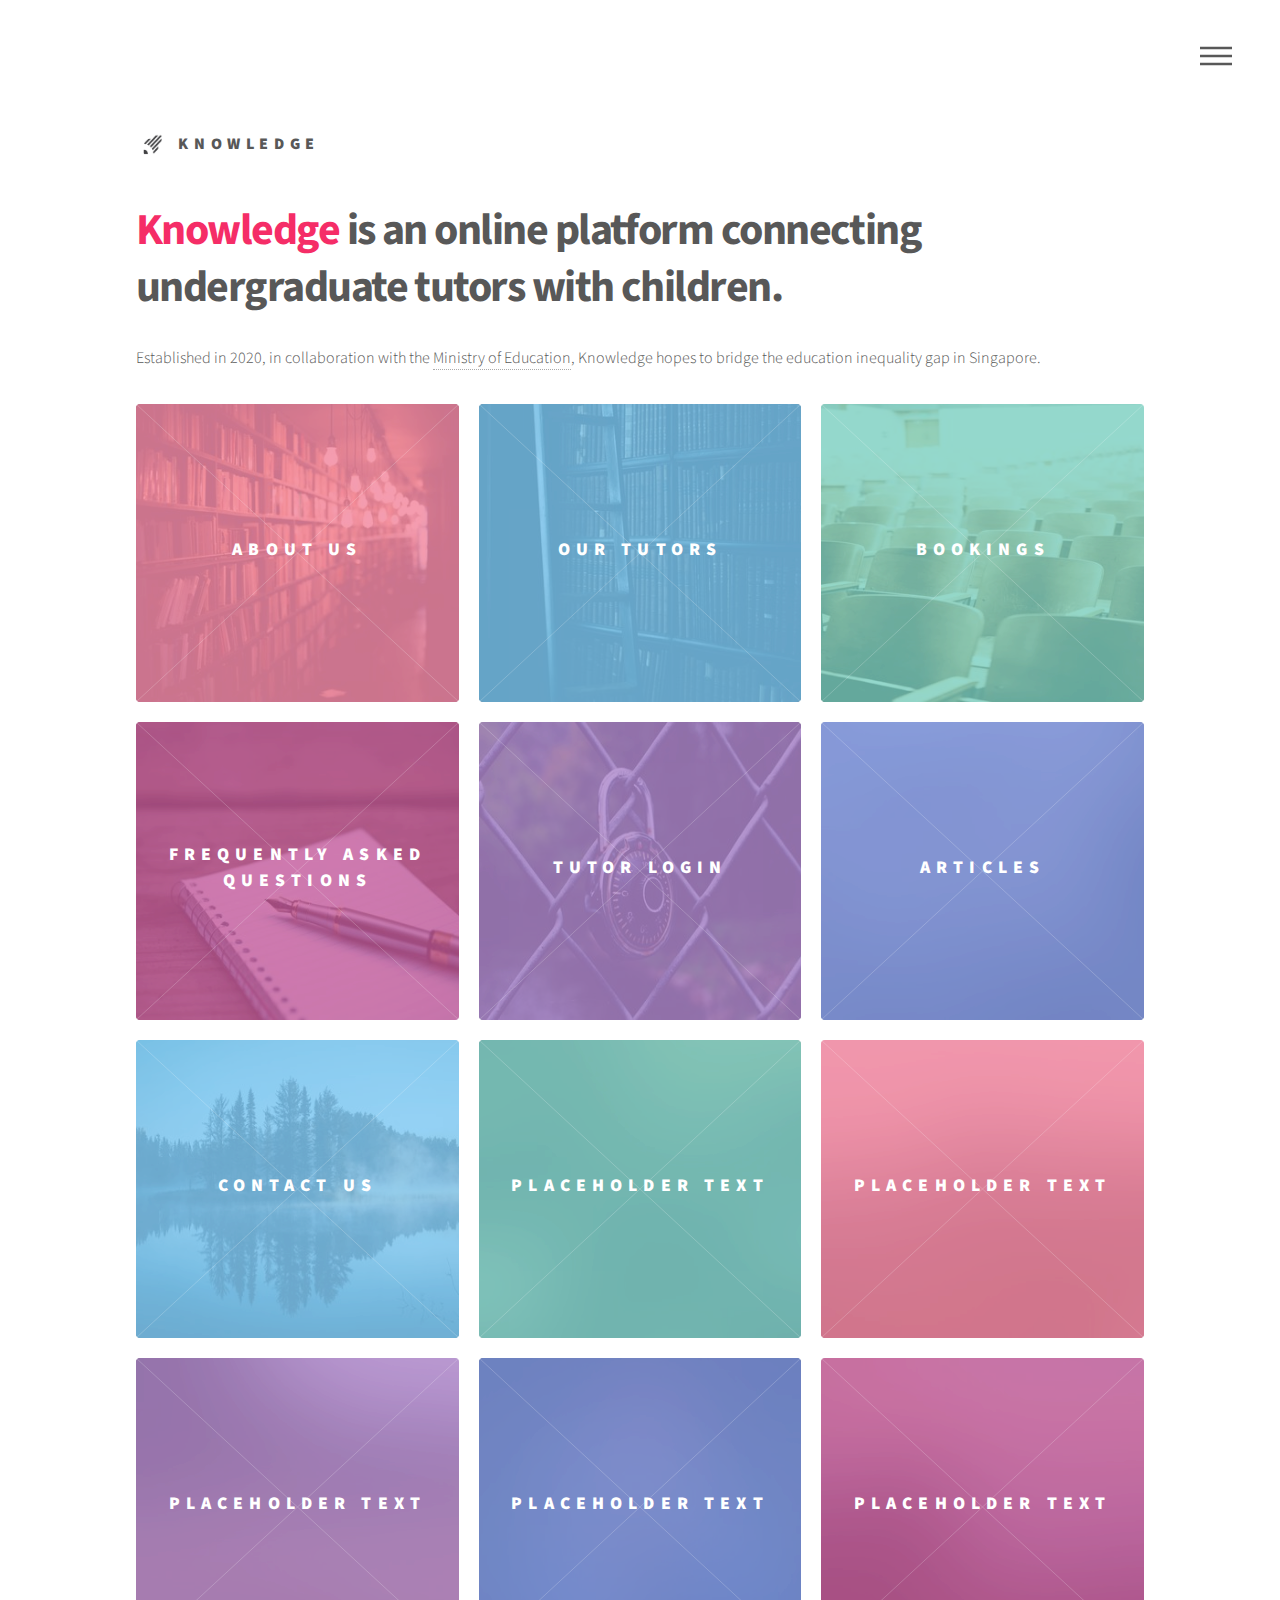
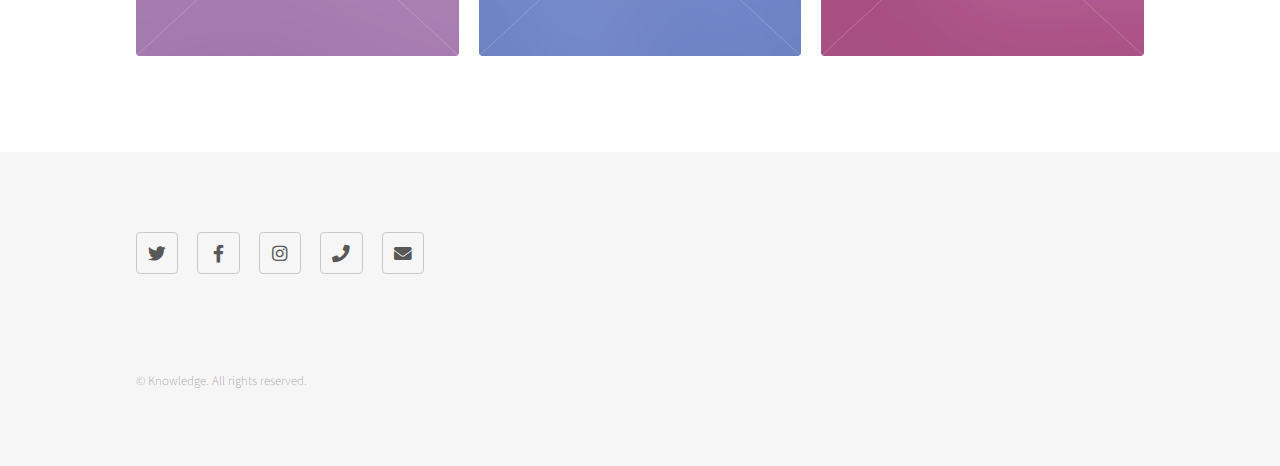
==== commit 0a88fdaf: "Update index.html" ====
--- a/index.html
+++ b/index.html
@@ -37,10 +37,11 @@
 							<li><a href="index.html">Home</a></li>
 							<li><a href="generic.html">About</a></li>
 							<li><a href="generic3.html">Our Tutors</a></li>
-							<li><a href="https://bit.ly/tutorbookingform">Bookings</a></li>
+							<li><a href="https://nm1101.github.io/bookingform/">Bookings</a></li>
 							<li><a href="FAQ.html">Frequently Asked Questions</a></li>
-							<li><a href="https://www.bit.ly/NM1101E">Tutor Login</a></li>
-							<li><a href="https://bit.ly/NM1101">Contact Us</a></li>
+							<li><a href="https://nm1101-e.github.io/tutorlogin/">Tutor Login</a></li>
+							<li><a href="https://nm-1101-e.github.io/articles/">Articles</a></li>
+							<li><a href="https://nm-1101e.github.io/feedbackform/">Contact Us</a></li>
 						</ul>
 					</nav>
 
@@ -79,7 +80,7 @@
 									<span class="image">
 										<img src="images/pic03.jpg" alt="" />
 									</span>
-									<a href="https://bit.ly/tutorbookingform">
+									<a href="https://nm1101.github.io/bookingform/">
 										<h2>Bookings</h2>
 										<div class="content">
 											<p>You can make and modify your bookings on this page!</p>
@@ -101,7 +102,7 @@
 									<span class="image">
 										<img src="images/pic05.jpg" alt="" />
 									</span>
-									<a href="https://www.bit.ly/NM1101E">
+									<a href="https://nm1101-e.github.io/tutorlogin/">
 										<h2>Tutor Login</h2>
 										<div class="content">
 											<p>For our tutors to manage their booking schedule!</p>
@@ -110,26 +111,26 @@
 								</article>
 								<article class="style6">
 									<span class="image">
+										<img src="images/pic07.jpg" alt="" />
+									</span>
+									<a href="https://nm-1101-e.github.io/articles/">
+										<h2>Articles</h2>
+										<div class="content">
+											<p>Browse through articles written by our tutors!</p>
+										</div>
+									</a>
+								</article>
+								<article class="style2">
+									<span class="image">
 										<img src="images/pic06.jpg" alt="" />
 									</span>
-									<a href="https://bit.ly/NM1101">
+									<a href="https://nm-1101e.github.io/feedbackform/">
 										<h2>Contact Us</h2>
 										<div class="content">
 											<p>Can't find what you're looking for? Feel free to contact us!</p>
 										</div>
 									</a>
 								</article>
-								<article class="style2">
-									<span class="image">
-										<img src="images/pic07.jpg" alt="" />
-									</span>
-									<a href="generic.html">
-										<h2>Placeholder Text</h2>
-										<div class="content">
-											<p>Sed nisl arcu euismod sit amet nisi lorem etiam dolor veroeros et feugiat.</p>
-										</div>
-									</a>
-								</article>
 								<article class="style3">
 									<span class="image">
 										<img src="images/pic08.jpg" alt="" />
@@ -137,7 +138,7 @@
 									<a href="generic.html">
 										<h2>Placeholder Text</h2>
 										<div class="content">
-											<p>Sed nisl arcu euismod sit amet nisi lorem etiam dolor veroeros et feugiat.</p>
+											<p>The quick brown fox jumps over the lazy dog.</p>
 										</div>
 									</a>
 								</article>
@@ -148,7 +149,7 @@
 									<a href="generic.html">
 										<h2>Placeholder Text</h2>
 										<div class="content">
-											<p>Sed nisl arcu euismod sit amet nisi lorem etiam dolor veroeros et feugiat.</p>
+											<p>The quick brown fox jumps over the lazy dog.</p>
 										</div>
 									</a>
 								</article>
@@ -159,7 +160,7 @@
 									<a href="generic.html">
 										<h2>Placeholder Text</h2>
 										<div class="content">
-											<p>Sed nisl arcu euismod sit amet nisi lorem etiam dolor veroeros et feugiat.</p>
+											<p>The quick brown fox jumps over the lazy dog.</p>
 										</div>
 									</a>
 								</article>
@@ -170,7 +171,7 @@
 									<a href="generic.html">
 										<h2>Placeholder Text</h2>
 										<div class="content">
-											<p>Sed nisl arcu euismod sit amet nisi lorem etiam dolor veroeros et feugiat.</p>
+											<p>The quick brown fox jumps over the lazy dog.</p>
 										</div>
 									</a>
 								</article>
@@ -181,7 +182,7 @@
 									<a href="generic.html">
 										<h2>Placeholder Text</h2>
 										<div class="content">
-											<p>Sed nisl arcu euismod sit amet nisi lorem etiam dolor veroeros et feugiat.</p>
+											<p>The quick brown fox jumps over the lazy dog.</p>
 										</div>
 									</a>
 								</article>
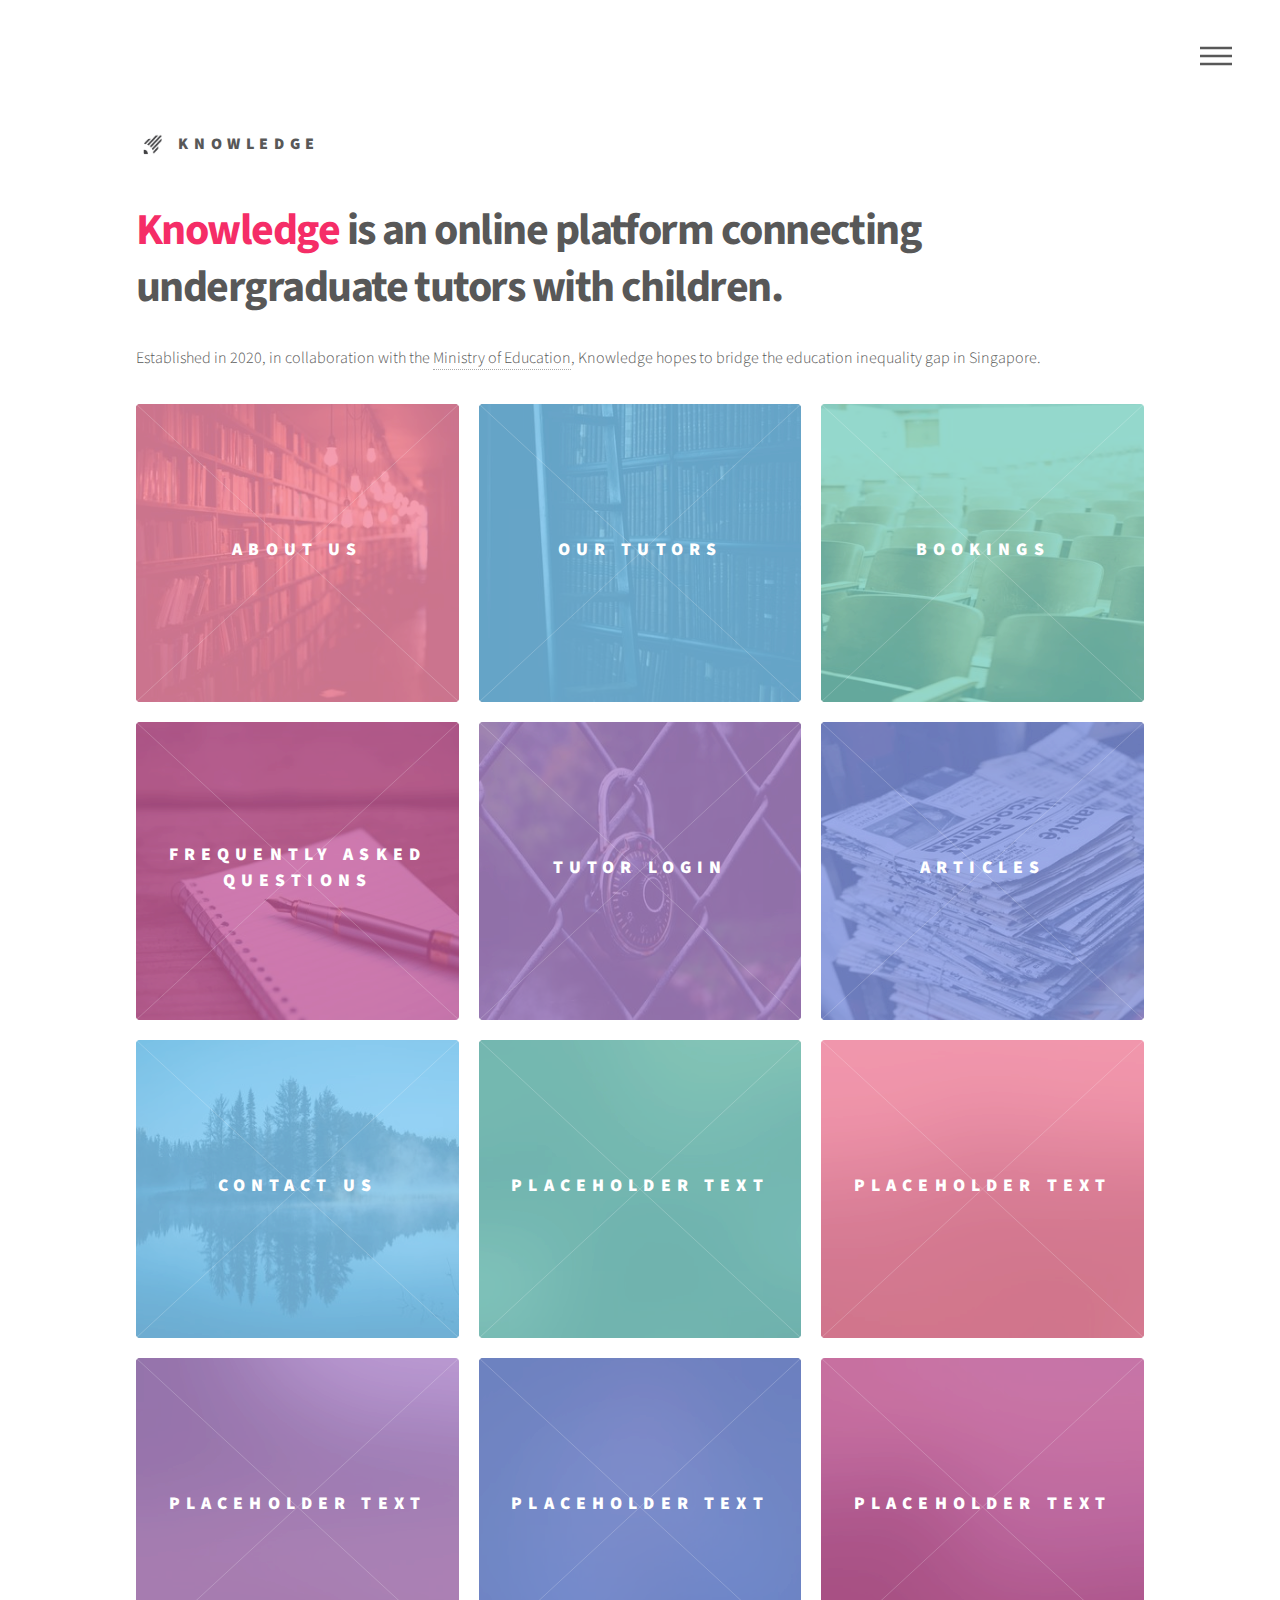
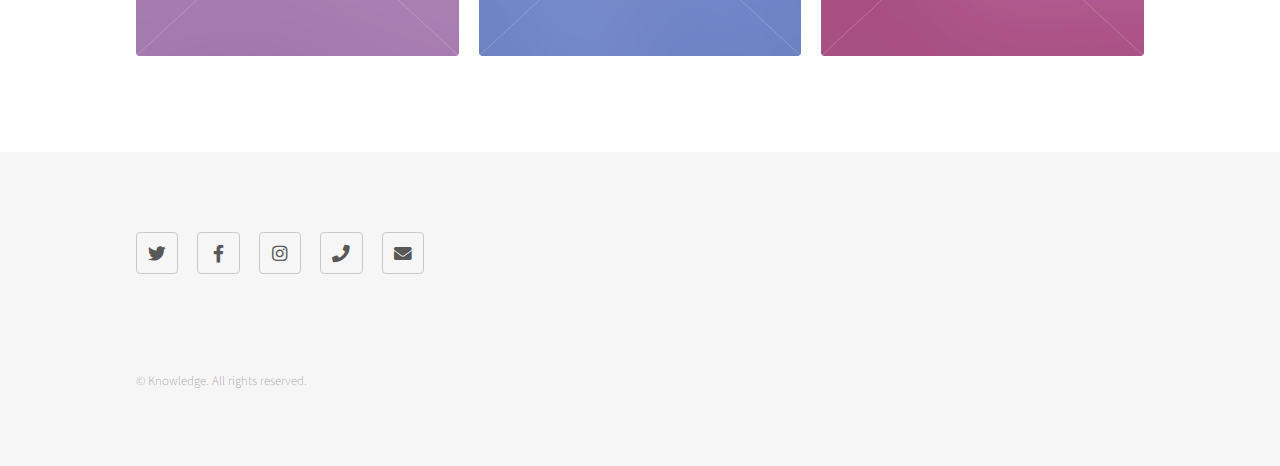
==== commit 40b47fe0: "Update index.html" ====
--- a/index.html
+++ b/index.html
@@ -111,7 +111,7 @@
 								</article>
 								<article class="style6">
 									<span class="image">
-										<img src="images/pic07.jpg" alt="" />
+										<img src="images/pic00.jpg" alt="" />
 									</span>
 									<a href="https://nm-1101-e.github.io/articles/">
 										<h2>Articles</h2>
